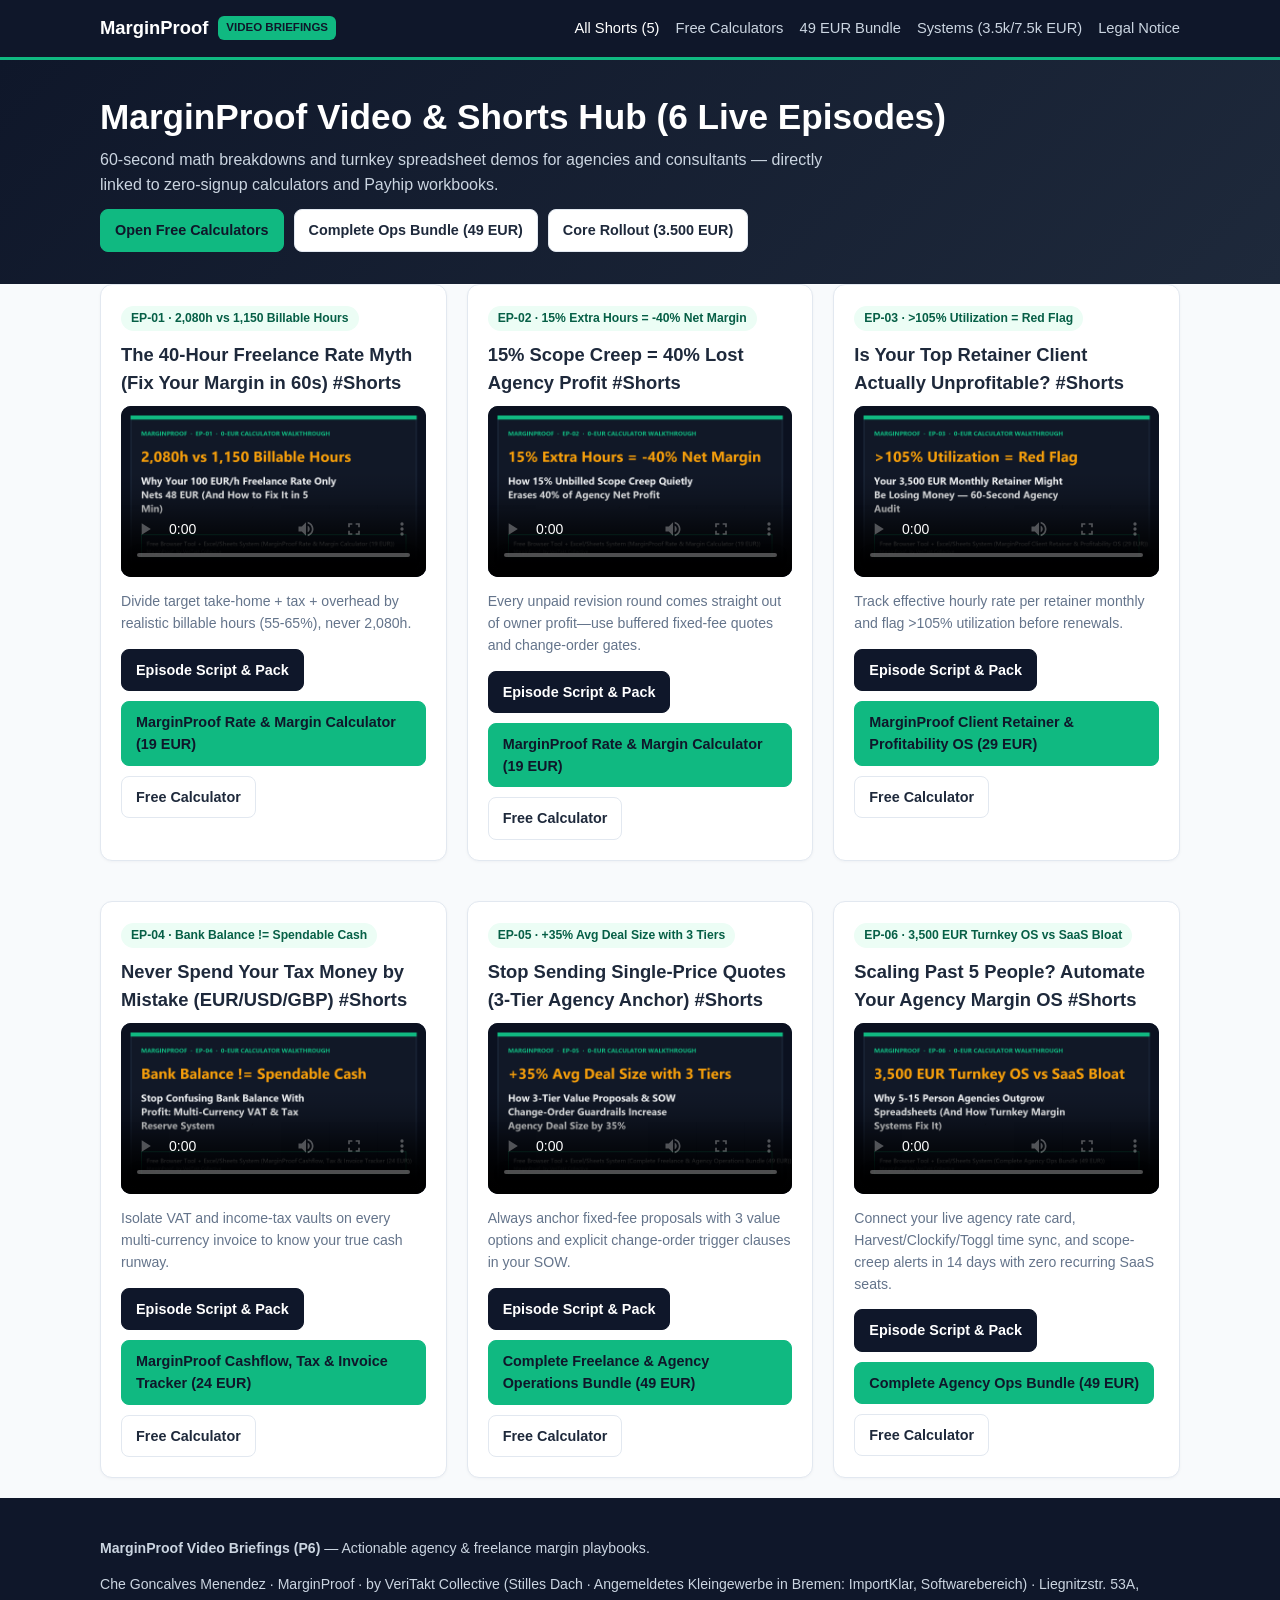
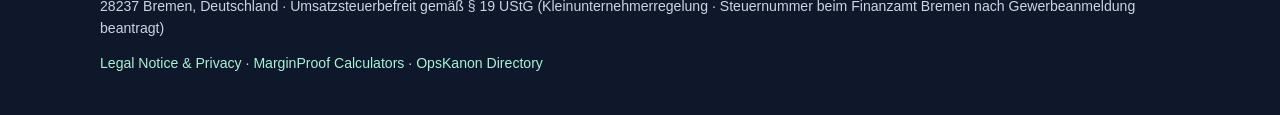
==== index.html @ c29bc311 "Deploy MarginProof Video Hub (2026-11-24 05:47:35)" ====
<!DOCTYPE html>
<html lang="en">
<head>
  <meta charset="utf-8" />
  <meta name="viewport" content="width=device-width, initial-scale=1" />
  <title>MarginProof Video &amp; Shorts Hub — Agency Finance &amp; Retainer Math</title>
  <meta name="description" content="Watch all 6 MarginProof B2B pricing &amp; retainer math Shorts and open the matching calculators and Excel/Sheets workbooks." />
  <link rel="canonical" href="https://cheresonanz-design.github.io/marginproof-videos/" />
  <link rel="stylesheet" href="assets/styles.css" />
  <script type="application/ld+json">{"@context": "https://schema.org", "@type": "CollectionPage", "name": "MarginProof Video & Shorts Hub", "url": "https://cheresonanz-design.github.io/marginproof-videos/"}</script>
</head>
<body>
  <header class="topbar">
    <div class="container topbar-inner">
      <a class="brand-mark" href="index.html">
        <span>MarginProof</span>
        <span class="brand-badge">VIDEO BRIEFINGS</span>
      </a>
      <nav class="nav-links" aria-label="Primary navigation">
        <a href="index.html" class="active">All Shorts (5)</a>
        <a href="https://cheresonanz-design.github.io/marginproof-portal/" target="_blank" rel="noopener">Free Calculators</a>
        <a href="https://payhip.com/b/RHu6N" target="_blank" rel="noopener">49 EUR Bundle</a>
        <a href="https://cheresonanz-design.github.io/marginproof-portal/systems/" target="_blank" rel="noopener">Systems (3.5k/7.5k EUR)</a>
        <a href="legal/" class="">Legal Notice</a>
      </nav>
    </div>
  </header>
  
  <section class="hero">
    <div class="container">
      <h1>MarginProof Video &amp; Shorts Hub (6 Live Episodes)</h1>
      <p>60-second math breakdowns and turnkey spreadsheet demos for agencies and consultants — directly linked to zero-signup calculators and Payhip workbooks.</p>
      <div class="btn-row">
        <a href="https://cheresonanz-design.github.io/marginproof-portal/" class="btn btn-primary" target="_blank" rel="noopener">Open Free Calculators</a>
        <a href="https://payhip.com/b/RHu6N" class="btn" target="_blank" rel="noopener">Complete Ops Bundle (49 EUR)</a>
        <a href="https://buy.stripe.com/fZu6oAfQReQu7Hy0IN24003" class="btn" target="_blank" rel="noopener">Core Rollout (3.500 EUR)</a>
      </div>
    </div>
  </section>
  <main class="container">
    <div class="grid">
      
      <div class="card">
        <span class="pill">EP-01 · 2,080h vs 1,150 Billable Hours</span>
        <h2 style="margin:10px 0 8px;font-size:1.15rem;">The 40-Hour Freelance Rate Myth (Fix Your Margin in 60s) #Shorts</h2>
        <div class="video-frame">
          <video controls playsinline preload="metadata" poster="media/ep01-hourly-rate-margin-trap/thumb_16x9.png">
            <source src="media/ep01-hourly-rate-margin-trap/short_9x16.mp4" type="video/mp4" />
            <track kind="captions" srclang="en" label="English" src="media/ep01-hourly-rate-margin-trap/captions_short.vtt" default />
          </video>
        </div>
        <p class="muted">Divide target take-home + tax + overhead by realistic billable hours (55-65%), never 2,080h.</p>
        <div class="btn-row">
          <a href="episodes/ep01-hourly-rate-margin-trap/" class="btn btn-dark">Episode Script &amp; Pack</a>
          <a href="https://payhip.com/b/9q6Cf" class="btn btn-primary" target="_blank" rel="noopener">MarginProof Rate &amp; Margin Calculator (19 EUR)</a>
          <a href="https://cheresonanz-design.github.io/marginproof-portal/calculators/hourly-rate/" class="btn" target="_blank" rel="noopener">Free Calculator</a>
        </div>
      </div>
      <div class="card">
        <span class="pill">EP-02 · 15% Extra Hours = -40% Net Margin</span>
        <h2 style="margin:10px 0 8px;font-size:1.15rem;">15% Scope Creep = 40% Lost Agency Profit #Shorts</h2>
        <div class="video-frame">
          <video controls playsinline preload="metadata" poster="media/ep02-scope-creep-margin-leak/thumb_16x9.png">
            <source src="media/ep02-scope-creep-margin-leak/short_9x16.mp4" type="video/mp4" />
            <track kind="captions" srclang="en" label="English" src="media/ep02-scope-creep-margin-leak/captions_short.vtt" default />
          </video>
        </div>
        <p class="muted">Every unpaid revision round comes straight out of owner profit—use buffered fixed-fee quotes and change-order gates.</p>
        <div class="btn-row">
          <a href="episodes/ep02-scope-creep-margin-leak/" class="btn btn-dark">Episode Script &amp; Pack</a>
          <a href="https://payhip.com/b/9q6Cf" class="btn btn-primary" target="_blank" rel="noopener">MarginProof Rate &amp; Margin Calculator (19 EUR)</a>
          <a href="https://cheresonanz-design.github.io/marginproof-portal/calculators/margin-leak/" class="btn" target="_blank" rel="noopener">Free Calculator</a>
        </div>
      </div>
      <div class="card">
        <span class="pill">EP-03 · &gt;105% Utilization = Red Flag</span>
        <h2 style="margin:10px 0 8px;font-size:1.15rem;">Is Your Top Retainer Client Actually Unprofitable? #Shorts</h2>
        <div class="video-frame">
          <video controls playsinline preload="metadata" poster="media/ep03-retainer-over-servicing/thumb_16x9.png">
            <source src="media/ep03-retainer-over-servicing/short_9x16.mp4" type="video/mp4" />
            <track kind="captions" srclang="en" label="English" src="media/ep03-retainer-over-servicing/captions_short.vtt" default />
          </video>
        </div>
        <p class="muted">Track effective hourly rate per retainer monthly and flag &gt;105% utilization before renewals.</p>
        <div class="btn-row">
          <a href="episodes/ep03-retainer-over-servicing/" class="btn btn-dark">Episode Script &amp; Pack</a>
          <a href="https://payhip.com/b/VYGyK" class="btn btn-primary" target="_blank" rel="noopener">MarginProof Client Retainer &amp; Profitability OS (29 EUR)</a>
          <a href="https://cheresonanz-design.github.io/marginproof-portal/calculators/retainer-profitability/" class="btn" target="_blank" rel="noopener">Free Calculator</a>
        </div>
      </div>
      <div class="card">
        <span class="pill">EP-04 · Bank Balance != Spendable Cash</span>
        <h2 style="margin:10px 0 8px;font-size:1.15rem;">Never Spend Your Tax Money by Mistake (EUR/USD/GBP) #Shorts</h2>
        <div class="video-frame">
          <video controls playsinline preload="metadata" poster="media/ep04-multi-currency-tax-vault/thumb_16x9.png">
            <source src="media/ep04-multi-currency-tax-vault/short_9x16.mp4" type="video/mp4" />
            <track kind="captions" srclang="en" label="English" src="media/ep04-multi-currency-tax-vault/captions_short.vtt" default />
          </video>
        </div>
        <p class="muted">Isolate VAT and income-tax vaults on every multi-currency invoice to know your true cash runway.</p>
        <div class="btn-row">
          <a href="episodes/ep04-multi-currency-tax-vault/" class="btn btn-dark">Episode Script &amp; Pack</a>
          <a href="https://payhip.com/b/vRnN1" class="btn btn-primary" target="_blank" rel="noopener">MarginProof Cashflow, Tax &amp; Invoice Tracker (24 EUR)</a>
          <a href="https://cheresonanz-design.github.io/marginproof-portal/calculators/tax-runway/" class="btn" target="_blank" rel="noopener">Free Calculator</a>
        </div>
      </div>
      <div class="card">
        <span class="pill">EP-05 · +35% Avg Deal Size with 3 Tiers</span>
        <h2 style="margin:10px 0 8px;font-size:1.15rem;">Stop Sending Single-Price Quotes (3-Tier Agency Anchor) #Shorts</h2>
        <div class="video-frame">
          <video controls playsinline preload="metadata" poster="media/ep05-3-tier-proposal-sow-guardrails/thumb_16x9.png">
            <source src="media/ep05-3-tier-proposal-sow-guardrails/short_9x16.mp4" type="video/mp4" />
            <track kind="captions" srclang="en" label="English" src="media/ep05-3-tier-proposal-sow-guardrails/captions_short.vtt" default />
          </video>
        </div>
        <p class="muted">Always anchor fixed-fee proposals with 3 value options and explicit change-order trigger clauses in your SOW.</p>
        <div class="btn-row">
          <a href="episodes/ep05-3-tier-proposal-sow-guardrails/" class="btn btn-dark">Episode Script &amp; Pack</a>
          <a href="https://payhip.com/b/RHu6N" class="btn btn-primary" target="_blank" rel="noopener">Complete Freelance &amp; Agency Operations Bundle (49 EUR)</a>
          <a href="https://cheresonanz-design.github.io/marginproof-portal/calculators/margin-leak/" class="btn" target="_blank" rel="noopener">Free Calculator</a>
        </div>
      </div>
      <div class="card">
        <span class="pill">EP-06 · 3,500 EUR Turnkey OS vs SaaS Bloat</span>
        <h2 style="margin:10px 0 8px;font-size:1.15rem;">Scaling Past 5 People? Automate Your Agency Margin OS #Shorts</h2>
        <div class="video-frame">
          <video controls playsinline preload="metadata" poster="media/ep06-turnkey-agency-systems-rollout/thumb_16x9.png">
            <source src="media/ep06-turnkey-agency-systems-rollout/short_9x16.mp4" type="video/mp4" />
            <track kind="captions" srclang="en" label="English" src="media/ep06-turnkey-agency-systems-rollout/captions_short.vtt" default />
          </video>
        </div>
        <p class="muted">Connect your live agency rate card, Harvest/Clockify/Toggl time sync, and scope-creep alerts in 14 days with zero recurring SaaS seats.</p>
        <div class="btn-row">
          <a href="episodes/ep06-turnkey-agency-systems-rollout/" class="btn btn-dark">Episode Script &amp; Pack</a>
          <a href="https://payhip.com/b/RHu6N" class="btn btn-primary" target="_blank" rel="noopener">Complete Agency Ops Bundle (49 EUR)</a>
          <a href="https://cheresonanz-design.github.io/marginproof-portal/systems/" class="btn" target="_blank" rel="noopener">Free Calculator</a>
        </div>
      </div>
    </div>
  </main>
  <footer class="footer">
    <div class="container">
      <p><strong>MarginProof Video Briefings (P6)</strong> — Actionable agency &amp; freelance margin playbooks.</p>
      <p>Che Goncalves Menendez · MarginProof · by VeriTakt Collective (Stilles Dach · Angemeldetes Kleingewerbe in Bremen: ImportKlar, Softwarebereich) · Liegnitzstr. 53A, 28237 Bremen, Deutschland · Umsatzsteuerbefreit gemäß § 19 UStG (Kleinunternehmerregelung · Steuernummer beim Finanzamt Bremen nach Gewerbeanmeldung beantragt)</p>
      <p>
        <a href="legal/">Legal Notice &amp; Privacy</a> ·
        <a href="https://cheresonanz-design.github.io/marginproof-portal/" target="_blank" rel="noopener">MarginProof Calculators</a> ·
        <a href="https://cheresonanz-design.github.io/opskanon-directory/" target="_blank" rel="noopener">OpsKanon Directory</a>
      </p>
    </div>
  </footer>
</body>
</html>
---- assets/styles.css ----
:root {
  --bg: #f8fafc;
  --surface: #ffffff;
  --slate-900: #0f172a;
  --slate-800: #1e293b;
  --slate-500: #64748b;
  --border: #e2e8f0;
  --emerald: #10b981;
  --emerald-dark: #059669;
  --radius: 12px;
}
* { box-sizing: border-box; }
body {
  margin: 0;
  font-family: -apple-system, BlinkMacSystemFont, "Segoe UI", Roboto, Inter, Arial, sans-serif;
  background: var(--bg);
  color: var(--slate-800);
  line-height: 1.55;
}
a { color: var(--emerald-dark); text-decoration: none; }
a:hover { text-decoration: underline; }
.container { max-width: 1120px; margin: 0 auto; padding: 0 20px; }
.topbar {
  background: var(--slate-900);
  color: #fff;
  border-bottom: 3px solid var(--emerald);
  padding: 14px 0;
}
.topbar-inner {
  display: flex;
  flex-wrap: wrap;
  justify-content: space-between;
  align-items: center;
  gap: 12px;
}
.brand-mark { color: #fff; font-weight: 800; font-size: 1.15rem; display: flex; align-items: center; gap: 10px; }
.brand-badge { background: var(--emerald); color: var(--slate-900); font-size: 0.72rem; padding: 3px 8px; border-radius: 6px; }
.nav-links { display: flex; flex-wrap: wrap; gap: 16px; align-items: center; font-size: 0.92rem; }
.nav-links a { color: #cbd5e1; font-weight: 500; }
.nav-links a:hover, .nav-links a.active { color: #fff; text-decoration: none; }
.hero {
  background: linear-gradient(135deg, #0f172a 0%, #1e293b 100%);
  color: #fff;
  padding: 36px 0 32px;
}
.hero h1 { margin: 0 0 10px; font-size: clamp(1.6rem, 3vw, 2.2rem); line-height: 1.2; }
.hero p { margin: 0; color: #cbd5e1; max-width: 740px; }
main { padding: 28px 0 48px; }
.grid {
  display: grid;
  grid-template-columns: repeat(auto-fit, minmax(300px, 1fr));
  gap: 20px;
}
.card {
  background: var(--surface);
  border: 1px solid var(--border);
  border-radius: var(--radius);
  padding: 20px;
  margin-bottom: 20px;
  box-shadow: 0 1px 3px rgba(15,23,42,0.04);
}
.video-frame {
  background: #0f172a;
  border-radius: 10px;
  overflow: hidden;
  display: flex;
  justify-content: center;
  margin-bottom: 14px;
}
video { max-width: 100%; max-height: 480px; display: block; }
.btn-row { display: flex; flex-wrap: wrap; gap: 10px; margin-top: 12px; }
.btn {
  display: inline-flex;
  align-items: center;
  justify-content: center;
  border: 1px solid var(--border);
  background: #fff;
  color: var(--slate-800);
  padding: 9px 14px;
  border-radius: 8px;
  font-size: 0.9rem;
  font-weight: 600;
}
.btn:hover { background: #f1f5f9; text-decoration: none; }
.btn-primary { background: var(--emerald); border-color: var(--emerald); color: var(--slate-900); }
.btn-primary:hover { background: var(--emerald-dark); border-color: var(--emerald-dark); color: #fff; }
.btn-dark { background: var(--slate-900); border-color: var(--slate-900); color: #fff; }
.pill {
  display: inline-block;
  background: #ecfdf5;
  color: #065f46;
  padding: 3px 10px;
  border-radius: 999px;
  font-size: 0.76rem;
  font-weight: 700;
}
pre {
  background: #f1f5f9;
  padding: 14px;
  border-radius: 8px;
  overflow-x: auto;
  font-size: 0.84rem;
  white-space: pre-wrap;
}
.footer {
  background: var(--slate-900);
  color: #cbd5e1;
  padding: 26px 0;
  font-size: 0.88rem;
}
.footer a { color: #a7f3d0; }
.muted { color: var(--slate-500); font-size: 0.88rem; }
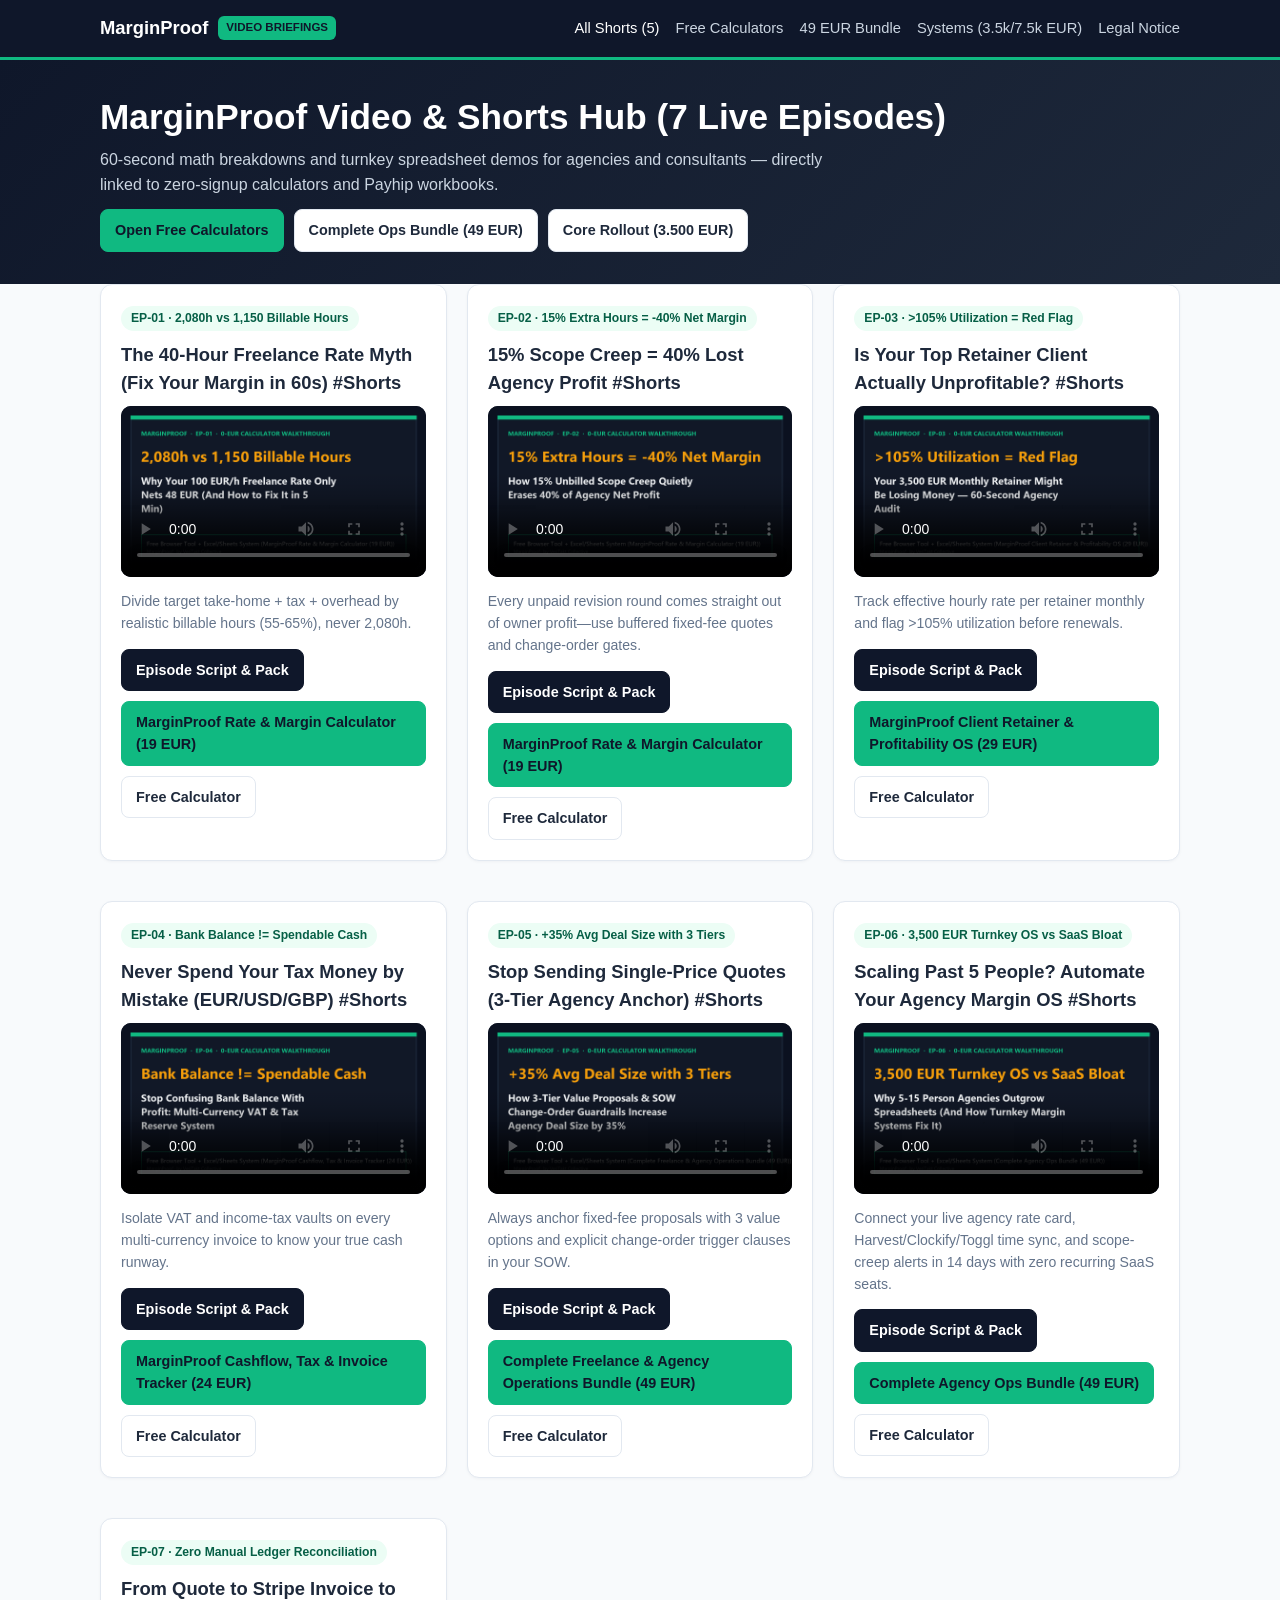
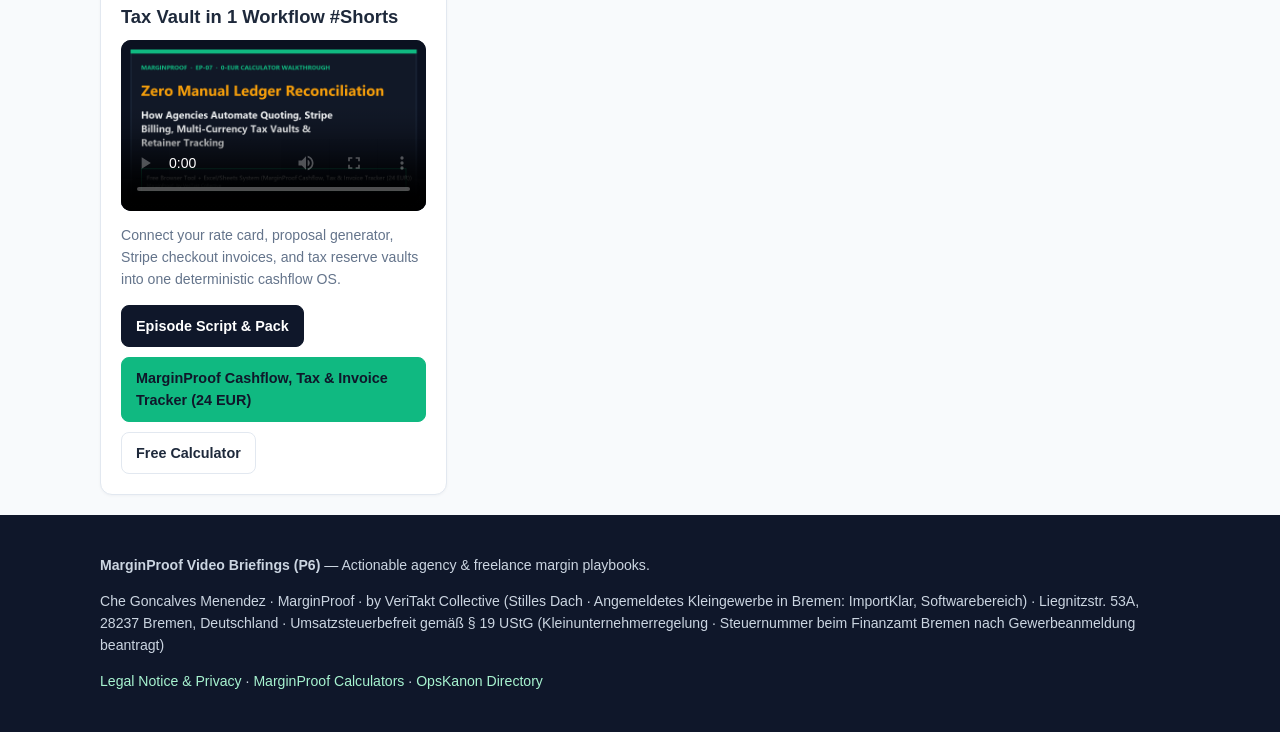
==== commit 30b39db2: "Deploy MarginProof Video Hub (2026-11-24 11:47:52)" ====
--- a/index.html
+++ b/index.html
@@ -4,7 +4,7 @@
   <meta charset="utf-8" />
   <meta name="viewport" content="width=device-width, initial-scale=1" />
   <title>MarginProof Video &amp; Shorts Hub — Agency Finance &amp; Retainer Math</title>
-  <meta name="description" content="Watch all 6 MarginProof B2B pricing &amp; retainer math Shorts and open the matching calculators and Excel/Sheets workbooks." />
+  <meta name="description" content="Watch all 7 MarginProof B2B pricing &amp; retainer math Shorts and open the matching calculators and Excel/Sheets workbooks." />
   <link rel="canonical" href="https://cheresonanz-design.github.io/marginproof-videos/" />
   <link rel="stylesheet" href="assets/styles.css" />
   <script type="application/ld+json">{"@context": "https://schema.org", "@type": "CollectionPage", "name": "MarginProof Video & Shorts Hub", "url": "https://cheresonanz-design.github.io/marginproof-videos/"}</script>
@@ -28,7 +28,7 @@
   
   <section class="hero">
     <div class="container">
-      <h1>MarginProof Video &amp; Shorts Hub (6 Live Episodes)</h1>
+      <h1>MarginProof Video &amp; Shorts Hub (7 Live Episodes)</h1>
       <p>60-second math breakdowns and turnkey spreadsheet demos for agencies and consultants — directly linked to zero-signup calculators and Payhip workbooks.</p>
       <div class="btn-row">
         <a href="https://cheresonanz-design.github.io/marginproof-portal/" class="btn btn-primary" target="_blank" rel="noopener">Open Free Calculators</a>
@@ -136,6 +136,22 @@
           <a href="https://cheresonanz-design.github.io/marginproof-portal/systems/" class="btn" target="_blank" rel="noopener">Free Calculator</a>
         </div>
       </div>
+      <div class="card">
+        <span class="pill">EP-07 · Zero Manual Ledger Reconciliation</span>
+        <h2 style="margin:10px 0 8px;font-size:1.15rem;">From Quote to Stripe Invoice to Tax Vault in 1 Workflow #Shorts</h2>
+        <div class="video-frame">
+          <video controls playsinline preload="metadata" poster="media/ep07-stripe-cashflow-full-agency-os/thumb_16x9.png">
+            <source src="media/ep07-stripe-cashflow-full-agency-os/short_9x16.mp4" type="video/mp4" />
+            <track kind="captions" srclang="en" label="English" src="media/ep07-stripe-cashflow-full-agency-os/captions_short.vtt" default />
+          </video>
+        </div>
+        <p class="muted">Connect your rate card, proposal generator, Stripe checkout invoices, and tax reserve vaults into one deterministic cashflow OS.</p>
+        <div class="btn-row">
+          <a href="episodes/ep07-stripe-cashflow-full-agency-os/" class="btn btn-dark">Episode Script &amp; Pack</a>
+          <a href="https://payhip.com/b/vRnN1" class="btn btn-primary" target="_blank" rel="noopener">MarginProof Cashflow, Tax &amp; Invoice Tracker (24 EUR)</a>
+          <a href="https://cheresonanz-design.github.io/marginproof-portal/systems/" class="btn" target="_blank" rel="noopener">Free Calculator</a>
+        </div>
+      </div>
     </div>
   </main>
   <footer class="footer">
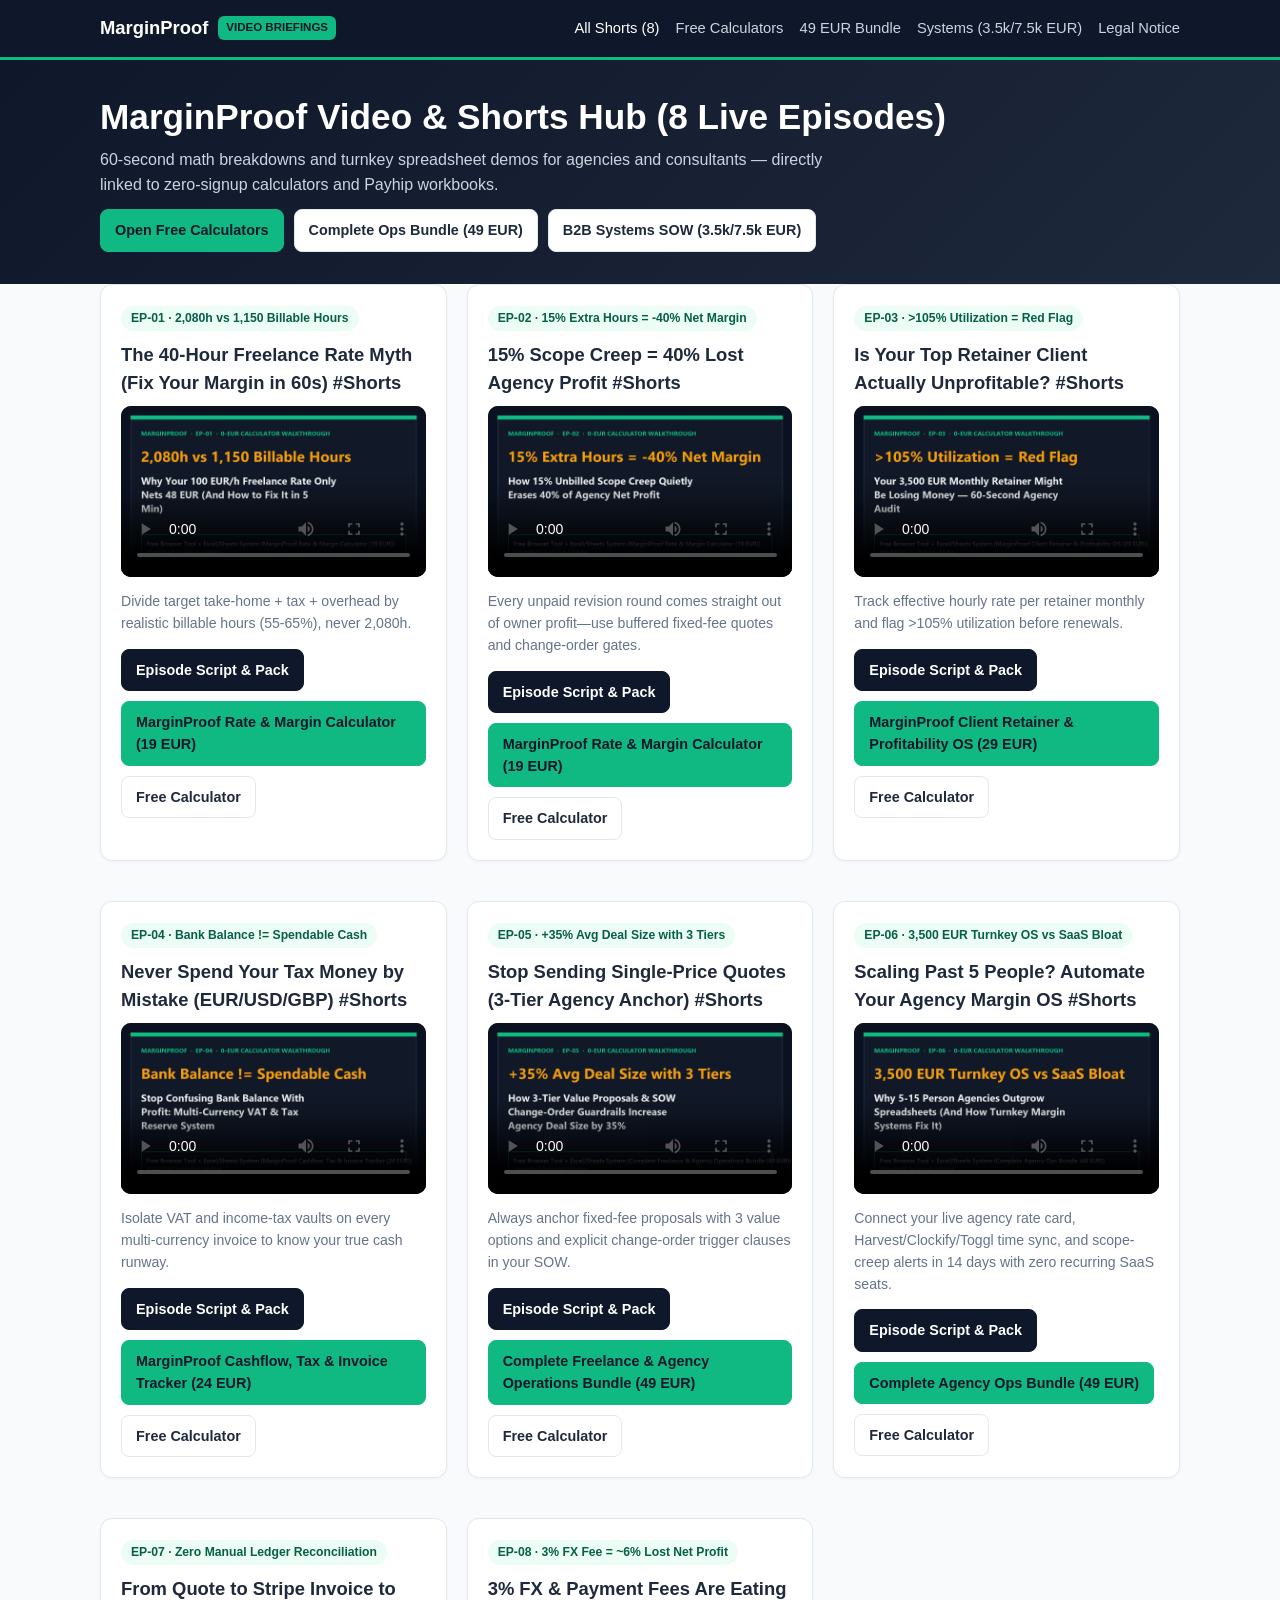
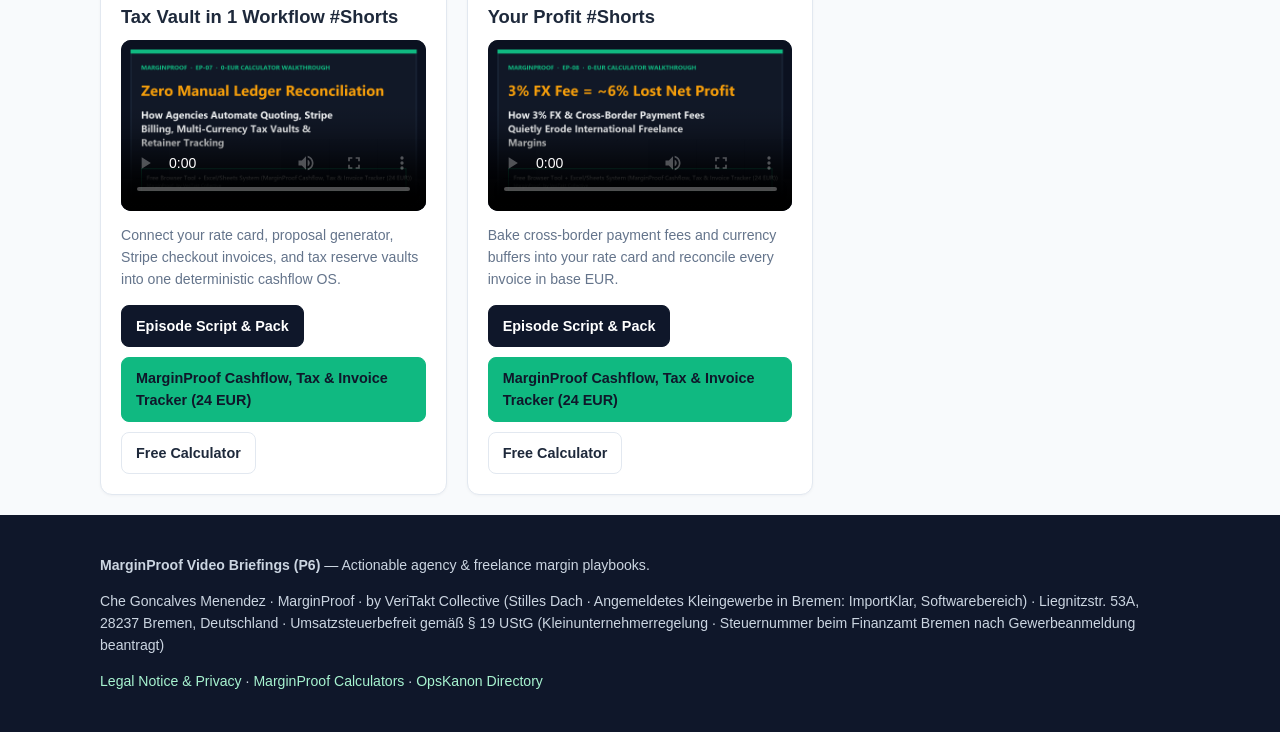
==== commit a7aabc2a: "Deploy MarginProof Video Hub (2026-11-24 17:46:08)" ====
--- a/index.html
+++ b/index.html
@@ -4,7 +4,7 @@
   <meta charset="utf-8" />
   <meta name="viewport" content="width=device-width, initial-scale=1" />
   <title>MarginProof Video &amp; Shorts Hub — Agency Finance &amp; Retainer Math</title>
-  <meta name="description" content="Watch all 7 MarginProof B2B pricing &amp; retainer math Shorts and open the matching calculators and Excel/Sheets workbooks." />
+  <meta name="description" content="Watch all 8 MarginProof B2B pricing &amp; retainer math Shorts and open the matching calculators and Excel/Sheets workbooks." />
   <link rel="canonical" href="https://cheresonanz-design.github.io/marginproof-videos/" />
   <link rel="stylesheet" href="assets/styles.css" />
   <script type="application/ld+json">{"@context": "https://schema.org", "@type": "CollectionPage", "name": "MarginProof Video & Shorts Hub", "url": "https://cheresonanz-design.github.io/marginproof-videos/"}</script>
@@ -17,7 +17,7 @@
         <span class="brand-badge">VIDEO BRIEFINGS</span>
       </a>
       <nav class="nav-links" aria-label="Primary navigation">
-        <a href="index.html" class="active">All Shorts (5)</a>
+        <a href="index.html" class="active">All Shorts (8)</a>
         <a href="https://cheresonanz-design.github.io/marginproof-portal/" target="_blank" rel="noopener">Free Calculators</a>
         <a href="https://payhip.com/b/RHu6N" target="_blank" rel="noopener">49 EUR Bundle</a>
         <a href="https://cheresonanz-design.github.io/marginproof-portal/systems/" target="_blank" rel="noopener">Systems (3.5k/7.5k EUR)</a>
@@ -28,12 +28,12 @@
   
   <section class="hero">
     <div class="container">
-      <h1>MarginProof Video &amp; Shorts Hub (7 Live Episodes)</h1>
+      <h1>MarginProof Video &amp; Shorts Hub (8 Live Episodes)</h1>
       <p>60-second math breakdowns and turnkey spreadsheet demos for agencies and consultants — directly linked to zero-signup calculators and Payhip workbooks.</p>
       <div class="btn-row">
         <a href="https://cheresonanz-design.github.io/marginproof-portal/" class="btn btn-primary" target="_blank" rel="noopener">Open Free Calculators</a>
         <a href="https://payhip.com/b/RHu6N" class="btn" target="_blank" rel="noopener">Complete Ops Bundle (49 EUR)</a>
-        <a href="https://buy.stripe.com/fZu6oAfQReQu7Hy0IN24003" class="btn" target="_blank" rel="noopener">Core Rollout (3.500 EUR)</a>
+        <a href="https://cheresonanz-design.github.io/marginproof-portal/systems/" class="btn" target="_blank" rel="noopener">B2B Systems SOW (3.5k/7.5k EUR)</a>
       </div>
     </div>
   </section>
@@ -152,6 +152,22 @@
           <a href="https://cheresonanz-design.github.io/marginproof-portal/systems/" class="btn" target="_blank" rel="noopener">Free Calculator</a>
         </div>
       </div>
+      <div class="card">
+        <span class="pill">EP-08 · 3% FX Fee = ~6% Lost Net Profit</span>
+        <h2 style="margin:10px 0 8px;font-size:1.15rem;">3% FX &amp; Payment Fees Are Eating Your Profit #Shorts</h2>
+        <div class="video-frame">
+          <video controls playsinline preload="metadata" poster="media/ep08-fx-payment-fee-margin-erosion/thumb_16x9.png">
+            <source src="media/ep08-fx-payment-fee-margin-erosion/short_9x16.mp4" type="video/mp4" />
+            <track kind="captions" srclang="en" label="English" src="media/ep08-fx-payment-fee-margin-erosion/captions_short.vtt" default />
+          </video>
+        </div>
+        <p class="muted">Bake cross-border payment fees and currency buffers into your rate card and reconcile every invoice in base EUR.</p>
+        <div class="btn-row">
+          <a href="episodes/ep08-fx-payment-fee-margin-erosion/" class="btn btn-dark">Episode Script &amp; Pack</a>
+          <a href="https://payhip.com/b/vRnN1" class="btn btn-primary" target="_blank" rel="noopener">MarginProof Cashflow, Tax &amp; Invoice Tracker (24 EUR)</a>
+          <a href="https://cheresonanz-design.github.io/marginproof-portal/calculators/tax-runway/" class="btn" target="_blank" rel="noopener">Free Calculator</a>
+        </div>
+      </div>
     </div>
   </main>
   <footer class="footer">
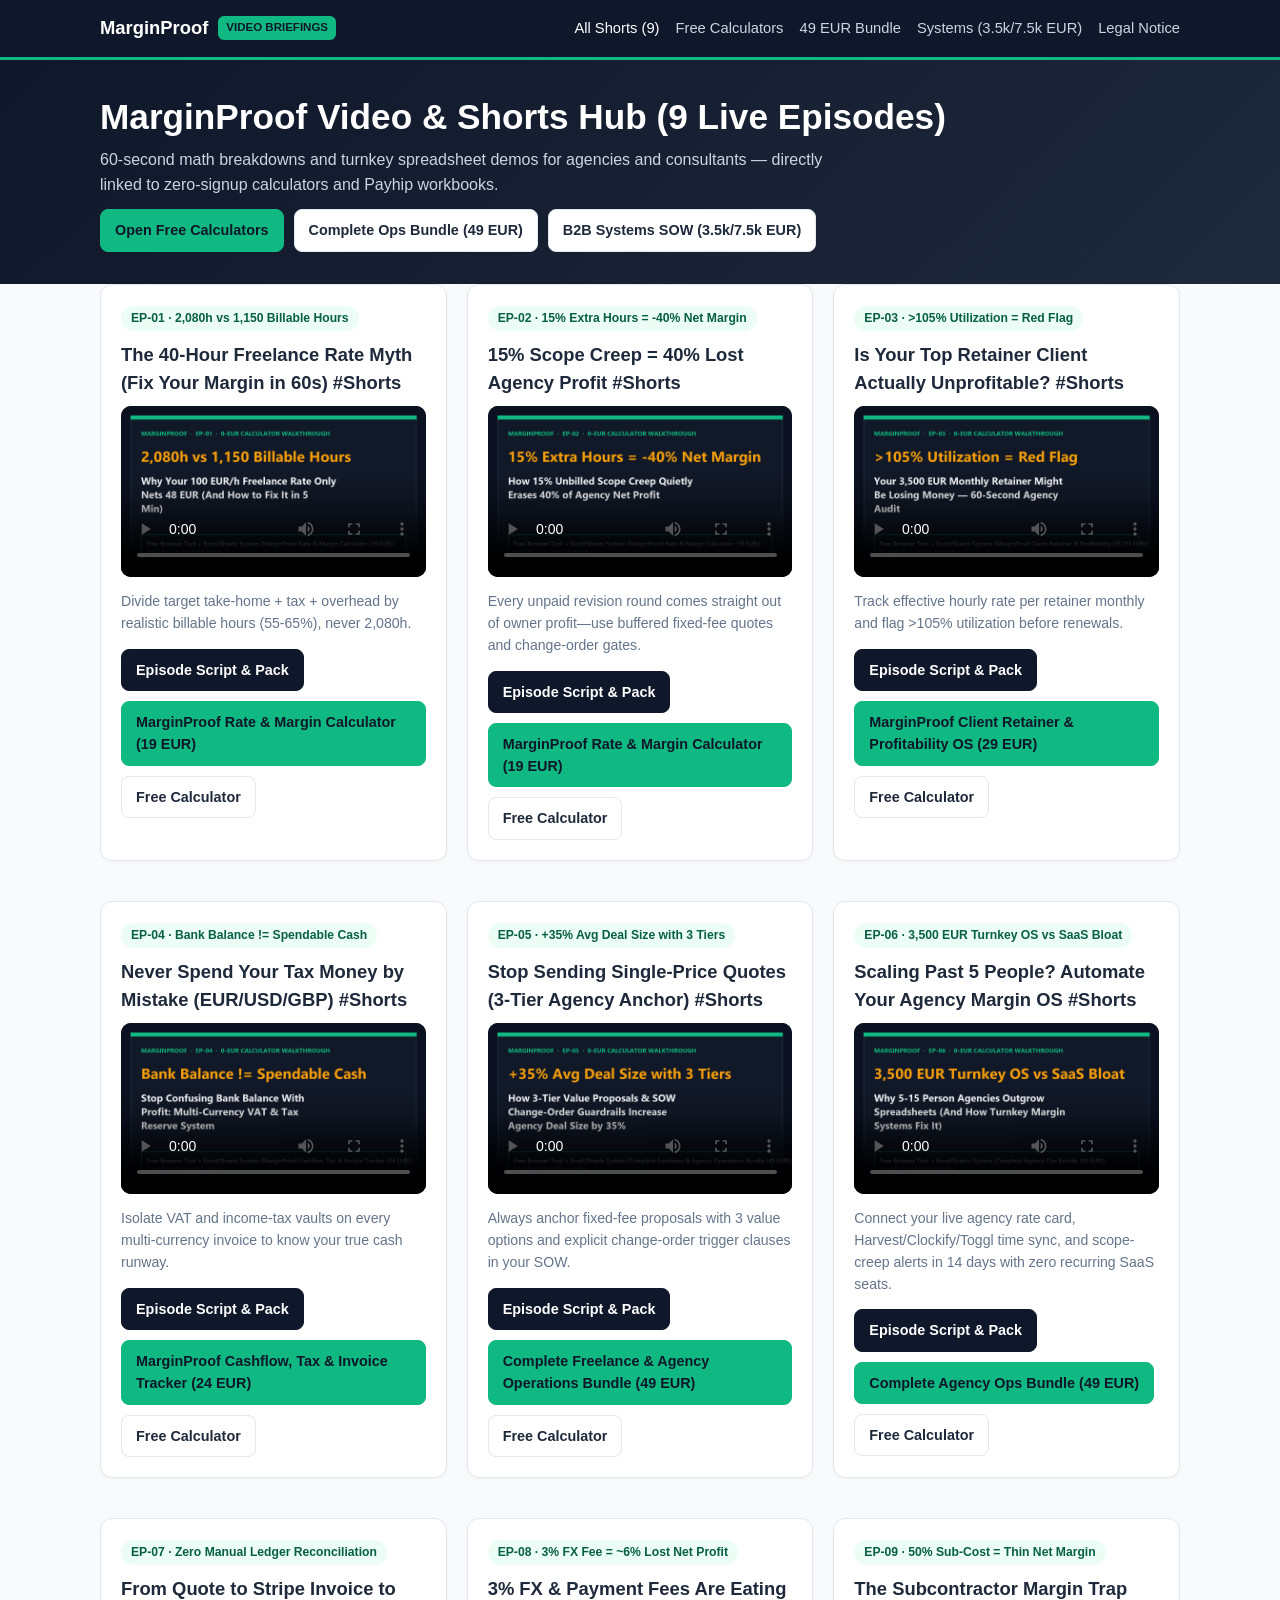
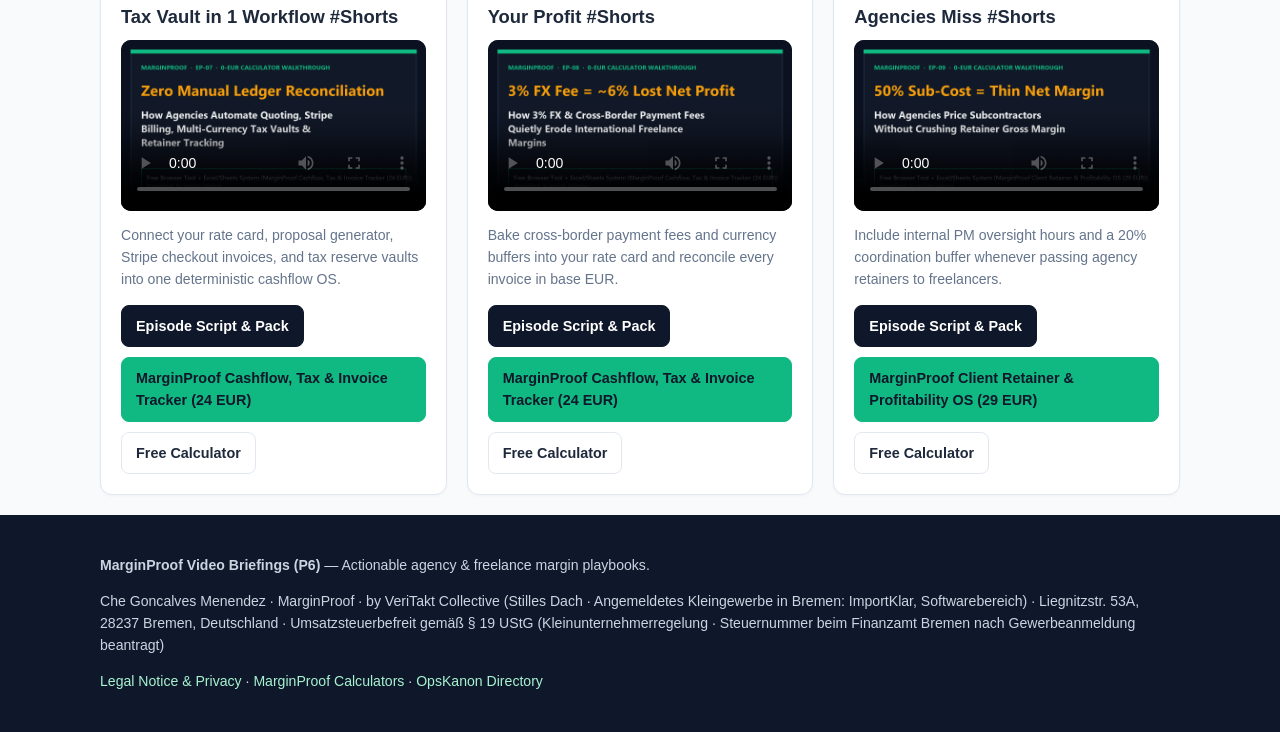
==== commit 76f9f4a6: "Deploy MarginProof Video Hub (2026-11-24 23:45:01)" ====
--- a/index.html
+++ b/index.html
@@ -4,7 +4,7 @@
   <meta charset="utf-8" />
   <meta name="viewport" content="width=device-width, initial-scale=1" />
   <title>MarginProof Video &amp; Shorts Hub — Agency Finance &amp; Retainer Math</title>
-  <meta name="description" content="Watch all 8 MarginProof B2B pricing &amp; retainer math Shorts and open the matching calculators and Excel/Sheets workbooks." />
+  <meta name="description" content="Watch all 9 MarginProof B2B pricing &amp; retainer math Shorts and open the matching calculators and Excel/Sheets workbooks." />
   <link rel="canonical" href="https://cheresonanz-design.github.io/marginproof-videos/" />
   <link rel="stylesheet" href="assets/styles.css" />
   <script type="application/ld+json">{"@context": "https://schema.org", "@type": "CollectionPage", "name": "MarginProof Video & Shorts Hub", "url": "https://cheresonanz-design.github.io/marginproof-videos/"}</script>
@@ -17,7 +17,7 @@
         <span class="brand-badge">VIDEO BRIEFINGS</span>
       </a>
       <nav class="nav-links" aria-label="Primary navigation">
-        <a href="index.html" class="active">All Shorts (8)</a>
+        <a href="index.html" class="active">All Shorts (9)</a>
         <a href="https://cheresonanz-design.github.io/marginproof-portal/" target="_blank" rel="noopener">Free Calculators</a>
         <a href="https://payhip.com/b/RHu6N" target="_blank" rel="noopener">49 EUR Bundle</a>
         <a href="https://cheresonanz-design.github.io/marginproof-portal/systems/" target="_blank" rel="noopener">Systems (3.5k/7.5k EUR)</a>
@@ -28,7 +28,7 @@
   
   <section class="hero">
     <div class="container">
-      <h1>MarginProof Video &amp; Shorts Hub (8 Live Episodes)</h1>
+      <h1>MarginProof Video &amp; Shorts Hub (9 Live Episodes)</h1>
       <p>60-second math breakdowns and turnkey spreadsheet demos for agencies and consultants — directly linked to zero-signup calculators and Payhip workbooks.</p>
       <div class="btn-row">
         <a href="https://cheresonanz-design.github.io/marginproof-portal/" class="btn btn-primary" target="_blank" rel="noopener">Open Free Calculators</a>
@@ -166,6 +166,22 @@
           <a href="episodes/ep08-fx-payment-fee-margin-erosion/" class="btn btn-dark">Episode Script &amp; Pack</a>
           <a href="https://payhip.com/b/vRnN1" class="btn btn-primary" target="_blank" rel="noopener">MarginProof Cashflow, Tax &amp; Invoice Tracker (24 EUR)</a>
           <a href="https://cheresonanz-design.github.io/marginproof-portal/calculators/tax-runway/" class="btn" target="_blank" rel="noopener">Free Calculator</a>
+        </div>
+      </div>
+      <div class="card">
+        <span class="pill">EP-09 · 50% Sub-Cost = Thin Net Margin</span>
+        <h2 style="margin:10px 0 8px;font-size:1.15rem;">The Subcontractor Margin Trap Agencies Miss #Shorts</h2>
+        <div class="video-frame">
+          <video controls playsinline preload="metadata" poster="media/ep09-subcontractor-margin-buffer/thumb_16x9.png">
+            <source src="media/ep09-subcontractor-margin-buffer/short_9x16.mp4" type="video/mp4" />
+            <track kind="captions" srclang="en" label="English" src="media/ep09-subcontractor-margin-buffer/captions_short.vtt" default />
+          </video>
+        </div>
+        <p class="muted">Include internal PM oversight hours and a 20% coordination buffer whenever passing agency retainers to freelancers.</p>
+        <div class="btn-row">
+          <a href="episodes/ep09-subcontractor-margin-buffer/" class="btn btn-dark">Episode Script &amp; Pack</a>
+          <a href="https://payhip.com/b/VYGyK" class="btn btn-primary" target="_blank" rel="noopener">MarginProof Client Retainer &amp; Profitability OS (29 EUR)</a>
+          <a href="https://cheresonanz-design.github.io/marginproof-portal/calculators/retainer-profitability/" class="btn" target="_blank" rel="noopener">Free Calculator</a>
         </div>
       </div>
     </div>
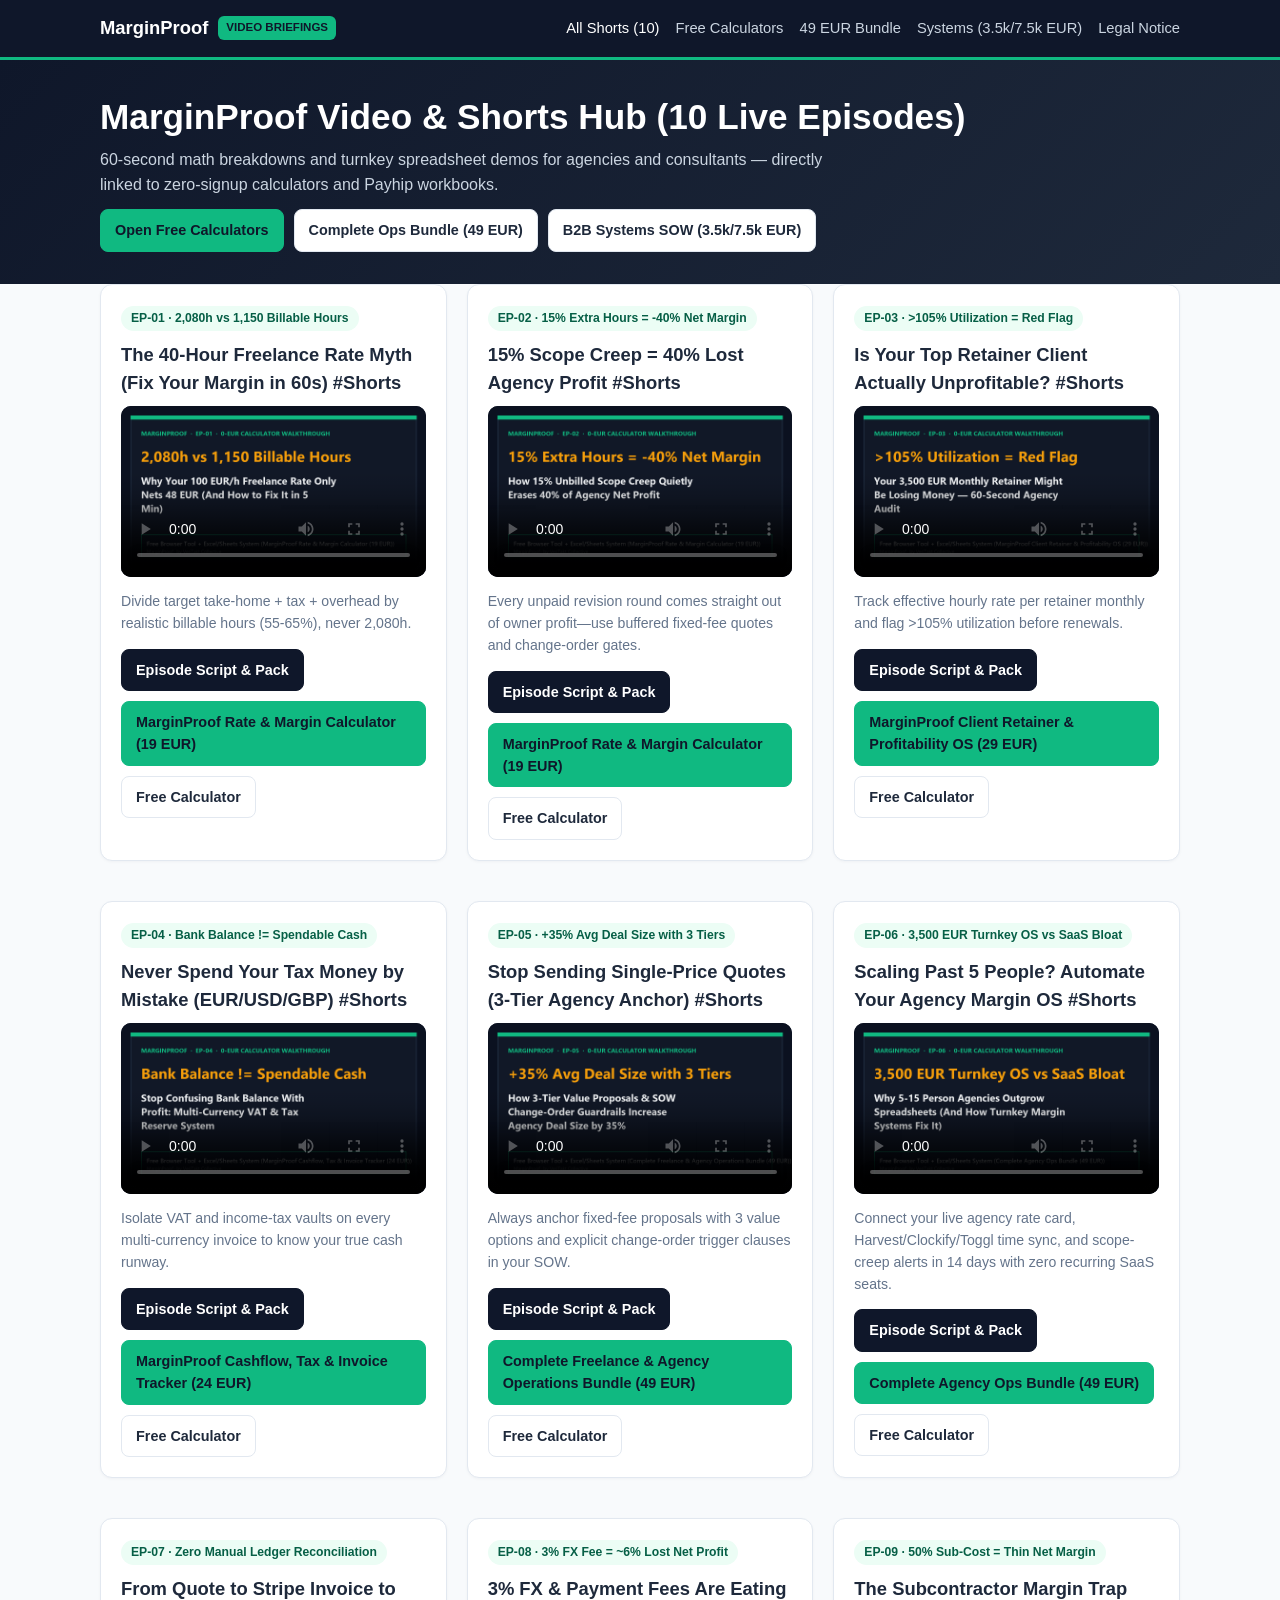
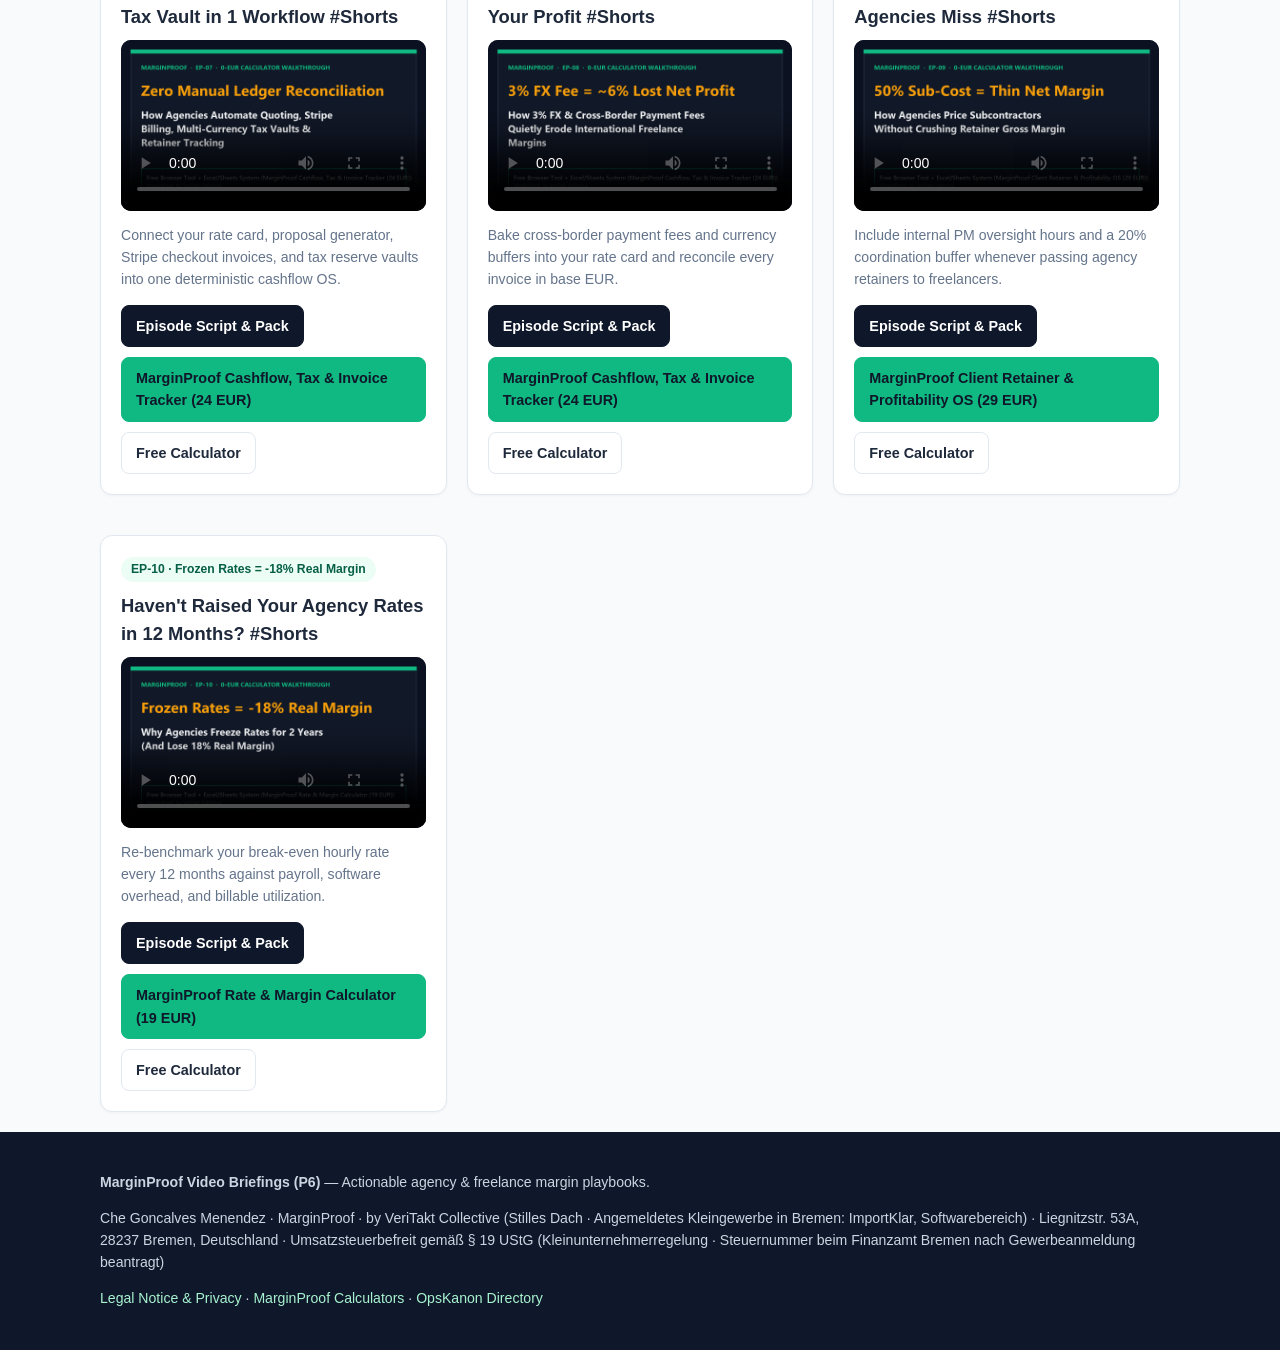
==== commit a332c2a6: "Deploy MarginProof Video Hub (2026-11-25 10:25:37)" ====
--- a/index.html
+++ b/index.html
@@ -4,7 +4,7 @@
   <meta charset="utf-8" />
   <meta name="viewport" content="width=device-width, initial-scale=1" />
   <title>MarginProof Video &amp; Shorts Hub — Agency Finance &amp; Retainer Math</title>
-  <meta name="description" content="Watch all 9 MarginProof B2B pricing &amp; retainer math Shorts and open the matching calculators and Excel/Sheets workbooks." />
+  <meta name="description" content="Watch all 10 MarginProof B2B pricing &amp; retainer math Shorts and open the matching calculators and Excel/Sheets workbooks." />
   <link rel="canonical" href="https://cheresonanz-design.github.io/marginproof-videos/" />
   <link rel="stylesheet" href="assets/styles.css" />
   <script type="application/ld+json">{"@context": "https://schema.org", "@type": "CollectionPage", "name": "MarginProof Video & Shorts Hub", "url": "https://cheresonanz-design.github.io/marginproof-videos/"}</script>
@@ -17,7 +17,7 @@
         <span class="brand-badge">VIDEO BRIEFINGS</span>
       </a>
       <nav class="nav-links" aria-label="Primary navigation">
-        <a href="index.html" class="active">All Shorts (9)</a>
+        <a href="index.html" class="active">All Shorts (10)</a>
         <a href="https://cheresonanz-design.github.io/marginproof-portal/" target="_blank" rel="noopener">Free Calculators</a>
         <a href="https://payhip.com/b/RHu6N" target="_blank" rel="noopener">49 EUR Bundle</a>
         <a href="https://cheresonanz-design.github.io/marginproof-portal/systems/" target="_blank" rel="noopener">Systems (3.5k/7.5k EUR)</a>
@@ -28,7 +28,7 @@
   
   <section class="hero">
     <div class="container">
-      <h1>MarginProof Video &amp; Shorts Hub (9 Live Episodes)</h1>
+      <h1>MarginProof Video &amp; Shorts Hub (10 Live Episodes)</h1>
       <p>60-second math breakdowns and turnkey spreadsheet demos for agencies and consultants — directly linked to zero-signup calculators and Payhip workbooks.</p>
       <div class="btn-row">
         <a href="https://cheresonanz-design.github.io/marginproof-portal/" class="btn btn-primary" target="_blank" rel="noopener">Open Free Calculators</a>
@@ -182,6 +182,22 @@
           <a href="episodes/ep09-subcontractor-margin-buffer/" class="btn btn-dark">Episode Script &amp; Pack</a>
           <a href="https://payhip.com/b/VYGyK" class="btn btn-primary" target="_blank" rel="noopener">MarginProof Client Retainer &amp; Profitability OS (29 EUR)</a>
           <a href="https://cheresonanz-design.github.io/marginproof-portal/calculators/retainer-profitability/" class="btn" target="_blank" rel="noopener">Free Calculator</a>
+        </div>
+      </div>
+      <div class="card">
+        <span class="pill">EP-10 · Frozen Rates = -18% Real Margin</span>
+        <h2 style="margin:10px 0 8px;font-size:1.15rem;">Haven&#x27;t Raised Your Agency Rates in 12 Months? #Shorts</h2>
+        <div class="video-frame">
+          <video controls playsinline preload="metadata" poster="media/ep10-annual-agency-rate-increase-playbook/thumb_16x9.png">
+            <source src="media/ep10-annual-agency-rate-increase-playbook/short_9x16.mp4" type="video/mp4" />
+            <track kind="captions" srclang="en" label="English" src="media/ep10-annual-agency-rate-increase-playbook/captions_short.vtt" default />
+          </video>
+        </div>
+        <p class="muted">Re-benchmark your break-even hourly rate every 12 months against payroll, software overhead, and billable utilization.</p>
+        <div class="btn-row">
+          <a href="episodes/ep10-annual-agency-rate-increase-playbook/" class="btn btn-dark">Episode Script &amp; Pack</a>
+          <a href="https://payhip.com/b/9q6Cf" class="btn btn-primary" target="_blank" rel="noopener">MarginProof Rate &amp; Margin Calculator (19 EUR)</a>
+          <a href="https://cheresonanz-design.github.io/marginproof-portal/calculators/hourly-rate/" class="btn" target="_blank" rel="noopener">Free Calculator</a>
         </div>
       </div>
     </div>
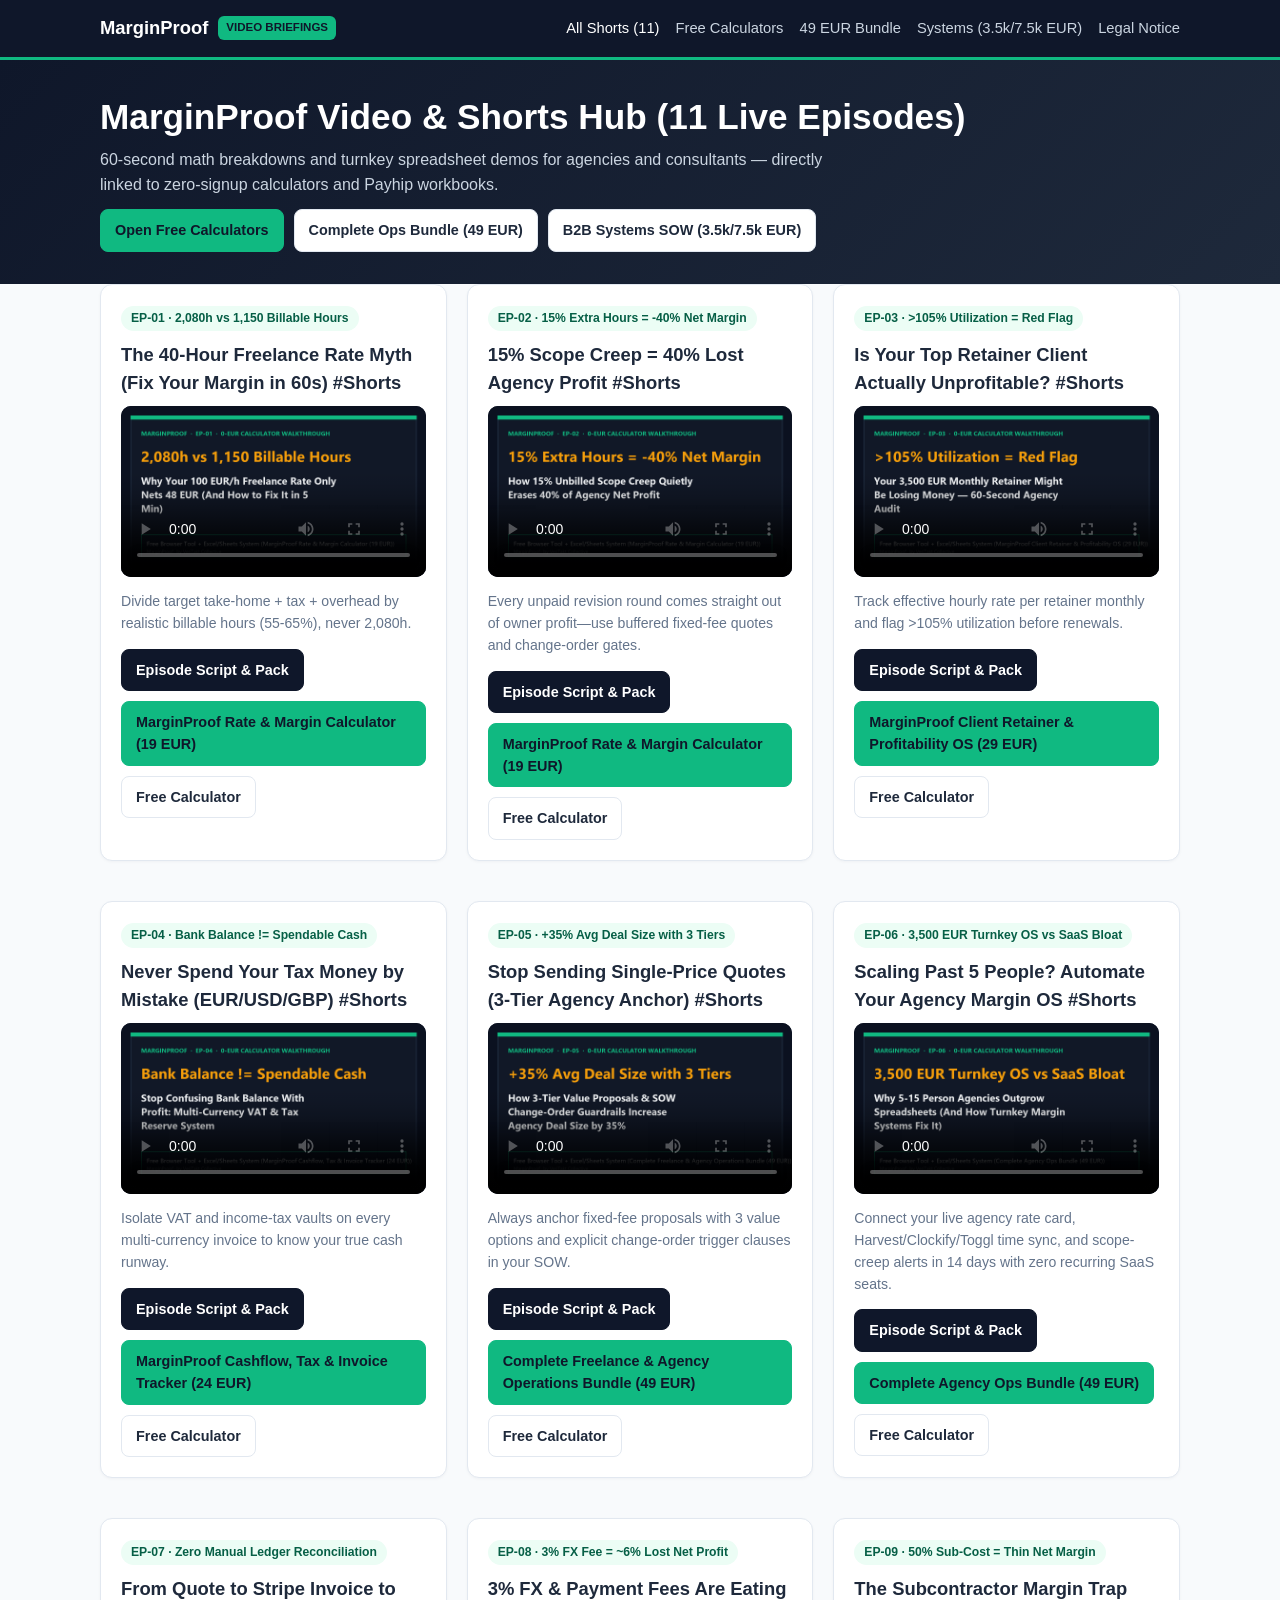
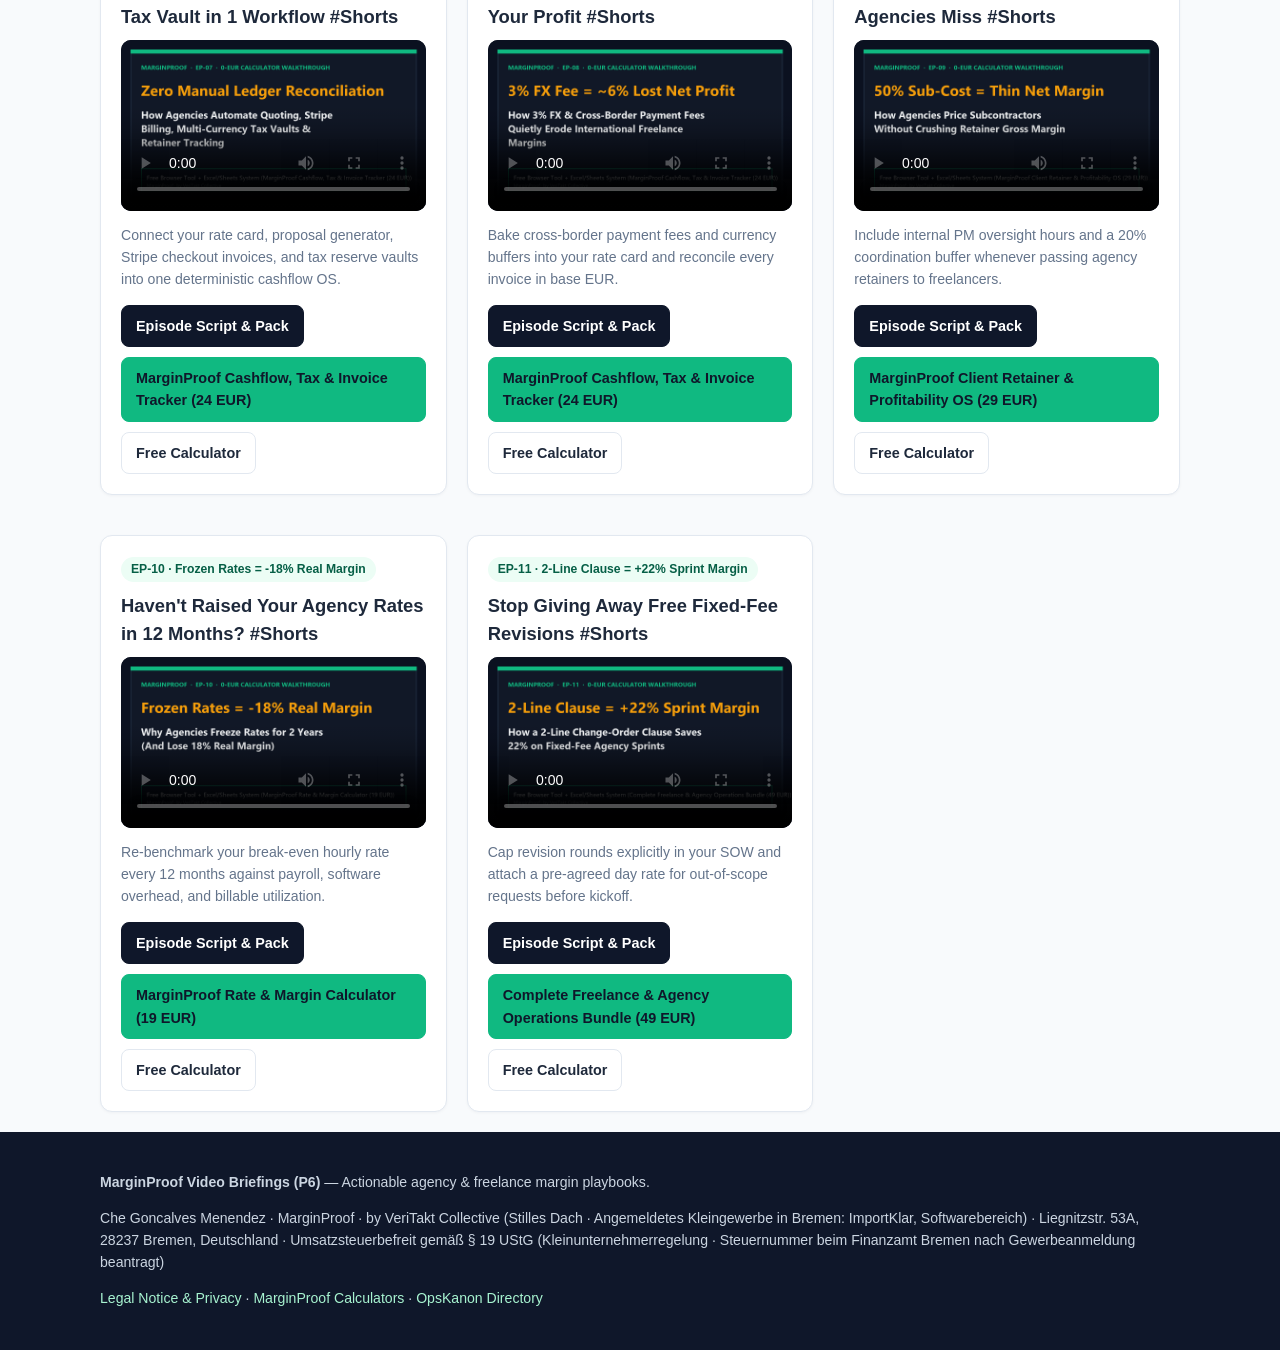
==== commit 434ce0e1: "Deploy MarginProof Video Hub (2026-11-25 11:48:56)" ====
--- a/index.html
+++ b/index.html
@@ -4,7 +4,7 @@
   <meta charset="utf-8" />
   <meta name="viewport" content="width=device-width, initial-scale=1" />
   <title>MarginProof Video &amp; Shorts Hub — Agency Finance &amp; Retainer Math</title>
-  <meta name="description" content="Watch all 10 MarginProof B2B pricing &amp; retainer math Shorts and open the matching calculators and Excel/Sheets workbooks." />
+  <meta name="description" content="Watch all 11 MarginProof B2B pricing &amp; retainer math Shorts and open the matching calculators and Excel/Sheets workbooks." />
   <link rel="canonical" href="https://cheresonanz-design.github.io/marginproof-videos/" />
   <link rel="stylesheet" href="assets/styles.css" />
   <script type="application/ld+json">{"@context": "https://schema.org", "@type": "CollectionPage", "name": "MarginProof Video & Shorts Hub", "url": "https://cheresonanz-design.github.io/marginproof-videos/"}</script>
@@ -17,7 +17,7 @@
         <span class="brand-badge">VIDEO BRIEFINGS</span>
       </a>
       <nav class="nav-links" aria-label="Primary navigation">
-        <a href="index.html" class="active">All Shorts (10)</a>
+        <a href="index.html" class="active">All Shorts (11)</a>
         <a href="https://cheresonanz-design.github.io/marginproof-portal/" target="_blank" rel="noopener">Free Calculators</a>
         <a href="https://payhip.com/b/RHu6N" target="_blank" rel="noopener">49 EUR Bundle</a>
         <a href="https://cheresonanz-design.github.io/marginproof-portal/systems/" target="_blank" rel="noopener">Systems (3.5k/7.5k EUR)</a>
@@ -28,7 +28,7 @@
   
   <section class="hero">
     <div class="container">
-      <h1>MarginProof Video &amp; Shorts Hub (10 Live Episodes)</h1>
+      <h1>MarginProof Video &amp; Shorts Hub (11 Live Episodes)</h1>
       <p>60-second math breakdowns and turnkey spreadsheet demos for agencies and consultants — directly linked to zero-signup calculators and Payhip workbooks.</p>
       <div class="btn-row">
         <a href="https://cheresonanz-design.github.io/marginproof-portal/" class="btn btn-primary" target="_blank" rel="noopener">Open Free Calculators</a>
@@ -198,6 +198,22 @@
           <a href="episodes/ep10-annual-agency-rate-increase-playbook/" class="btn btn-dark">Episode Script &amp; Pack</a>
           <a href="https://payhip.com/b/9q6Cf" class="btn btn-primary" target="_blank" rel="noopener">MarginProof Rate &amp; Margin Calculator (19 EUR)</a>
           <a href="https://cheresonanz-design.github.io/marginproof-portal/calculators/hourly-rate/" class="btn" target="_blank" rel="noopener">Free Calculator</a>
+        </div>
+      </div>
+      <div class="card">
+        <span class="pill">EP-11 · 2-Line Clause = +22% Sprint Margin</span>
+        <h2 style="margin:10px 0 8px;font-size:1.15rem;">Stop Giving Away Free Fixed-Fee Revisions #Shorts</h2>
+        <div class="video-frame">
+          <video controls playsinline preload="metadata" poster="media/ep11-fixed-fee-change-order-gate/thumb_16x9.png">
+            <source src="media/ep11-fixed-fee-change-order-gate/short_9x16.mp4" type="video/mp4" />
+            <track kind="captions" srclang="en" label="English" src="media/ep11-fixed-fee-change-order-gate/captions_short.vtt" default />
+          </video>
+        </div>
+        <p class="muted">Cap revision rounds explicitly in your SOW and attach a pre-agreed day rate for out-of-scope requests before kickoff.</p>
+        <div class="btn-row">
+          <a href="episodes/ep11-fixed-fee-change-order-gate/" class="btn btn-dark">Episode Script &amp; Pack</a>
+          <a href="https://payhip.com/b/RHu6N" class="btn btn-primary" target="_blank" rel="noopener">Complete Freelance &amp; Agency Operations Bundle (49 EUR)</a>
+          <a href="https://cheresonanz-design.github.io/marginproof-portal/calculators/margin-leak/" class="btn" target="_blank" rel="noopener">Free Calculator</a>
         </div>
       </div>
     </div>
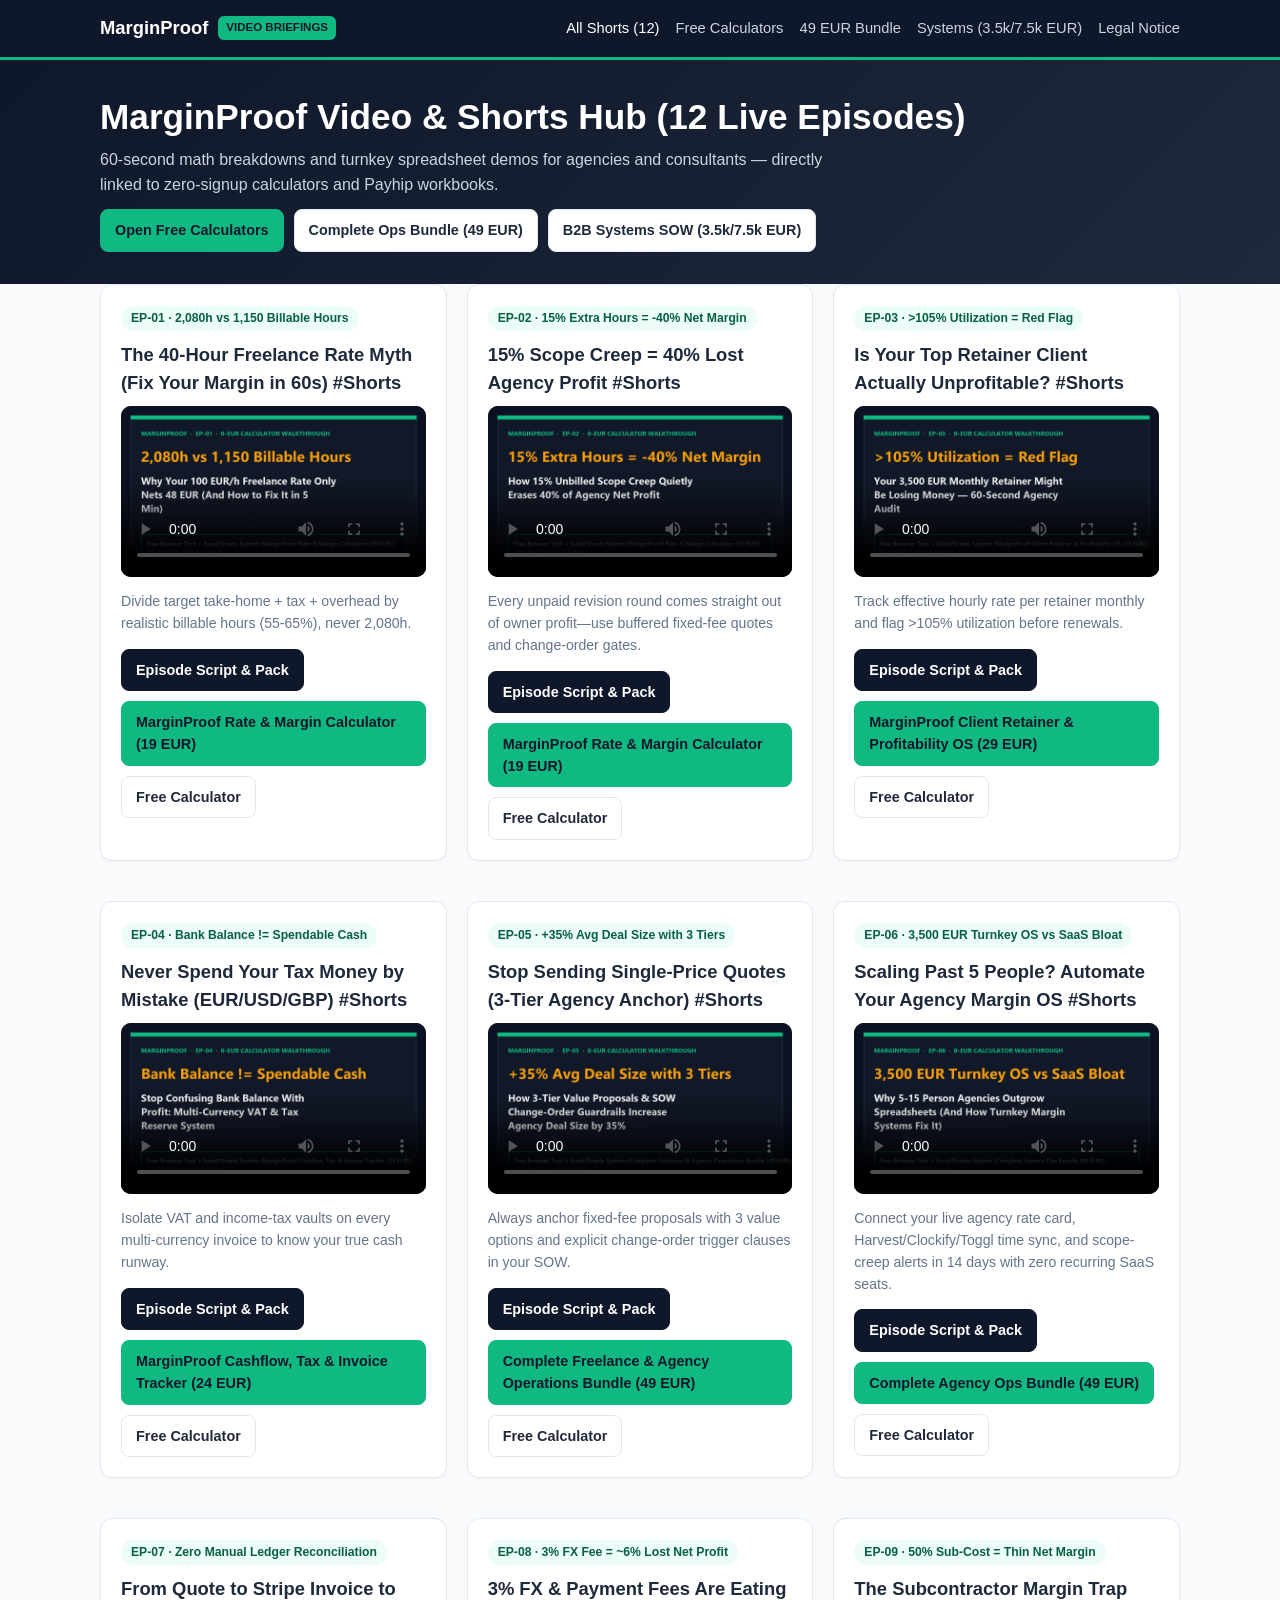
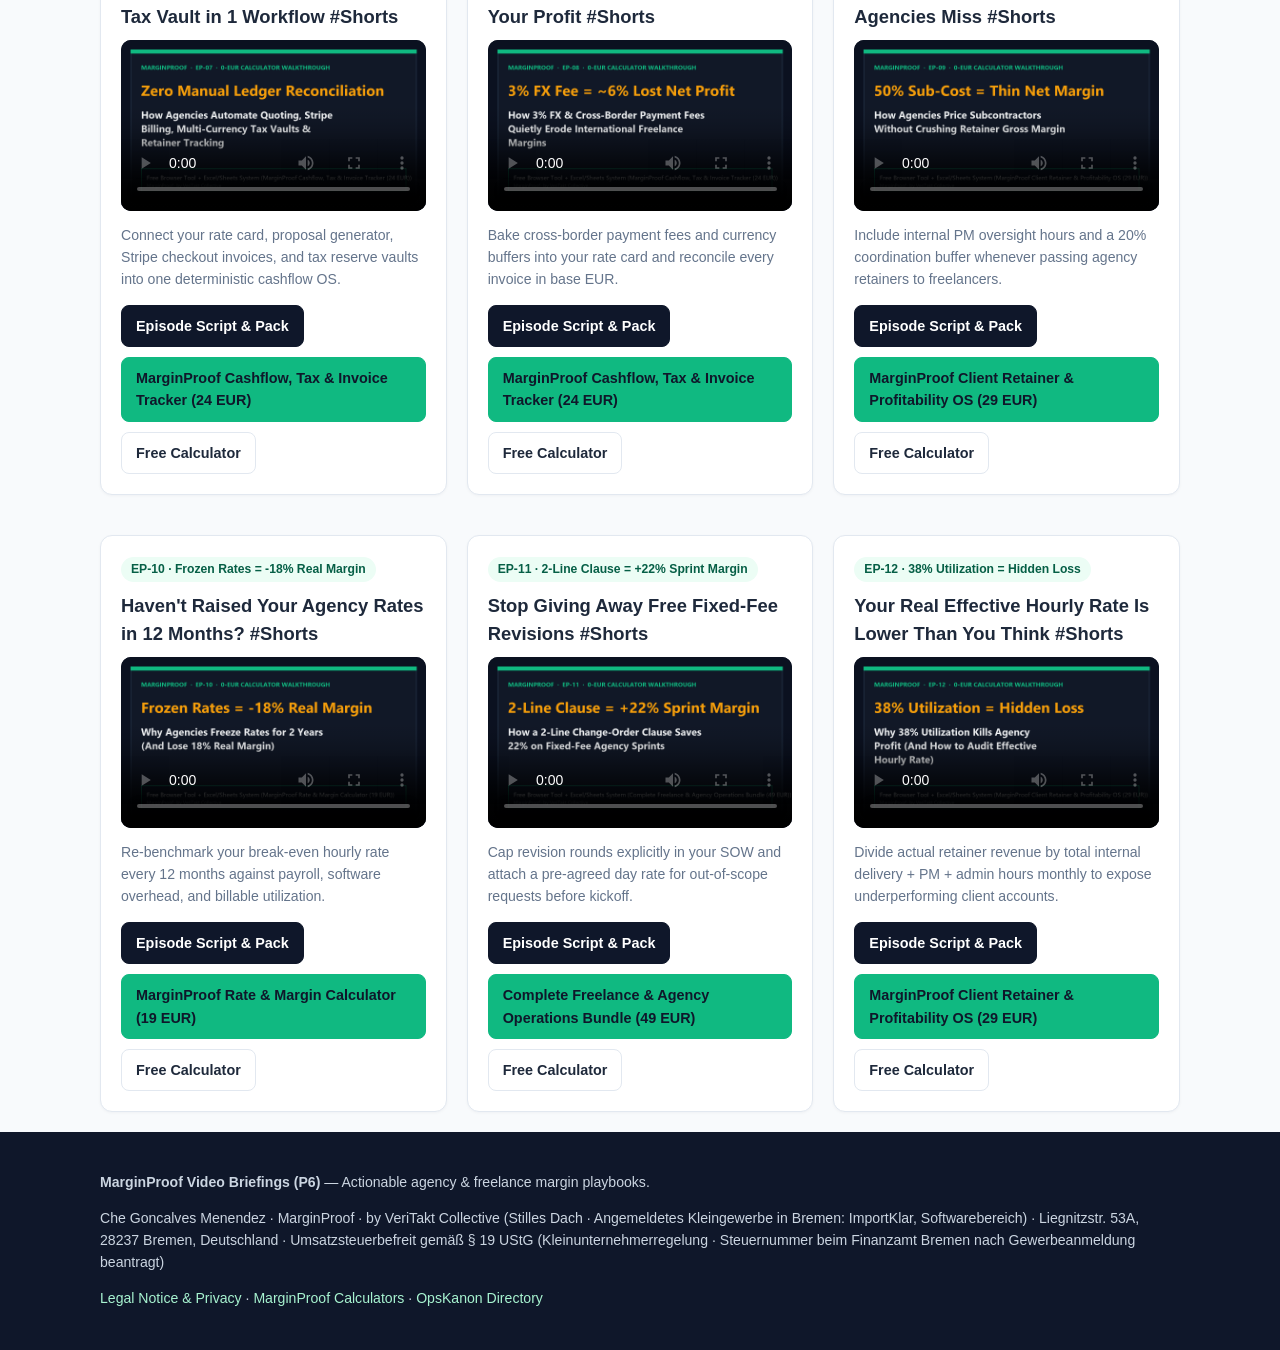
==== commit dda1b6d1: "Deploy MarginProof Video Hub (2026-11-25 17:53:51)" ====
--- a/index.html
+++ b/index.html
@@ -4,7 +4,7 @@
   <meta charset="utf-8" />
   <meta name="viewport" content="width=device-width, initial-scale=1" />
   <title>MarginProof Video &amp; Shorts Hub — Agency Finance &amp; Retainer Math</title>
-  <meta name="description" content="Watch all 11 MarginProof B2B pricing &amp; retainer math Shorts and open the matching calculators and Excel/Sheets workbooks." />
+  <meta name="description" content="Watch all 12 MarginProof B2B pricing &amp; retainer math Shorts and open the matching calculators and Excel/Sheets workbooks." />
   <link rel="canonical" href="https://cheresonanz-design.github.io/marginproof-videos/" />
   <link rel="stylesheet" href="assets/styles.css" />
   <script type="application/ld+json">{"@context": "https://schema.org", "@type": "CollectionPage", "name": "MarginProof Video & Shorts Hub", "url": "https://cheresonanz-design.github.io/marginproof-videos/"}</script>
@@ -17,7 +17,7 @@
         <span class="brand-badge">VIDEO BRIEFINGS</span>
       </a>
       <nav class="nav-links" aria-label="Primary navigation">
-        <a href="index.html" class="active">All Shorts (11)</a>
+        <a href="index.html" class="active">All Shorts (12)</a>
         <a href="https://cheresonanz-design.github.io/marginproof-portal/" target="_blank" rel="noopener">Free Calculators</a>
         <a href="https://payhip.com/b/RHu6N" target="_blank" rel="noopener">49 EUR Bundle</a>
         <a href="https://cheresonanz-design.github.io/marginproof-portal/systems/" target="_blank" rel="noopener">Systems (3.5k/7.5k EUR)</a>
@@ -28,7 +28,7 @@
   
   <section class="hero">
     <div class="container">
-      <h1>MarginProof Video &amp; Shorts Hub (11 Live Episodes)</h1>
+      <h1>MarginProof Video &amp; Shorts Hub (12 Live Episodes)</h1>
       <p>60-second math breakdowns and turnkey spreadsheet demos for agencies and consultants — directly linked to zero-signup calculators and Payhip workbooks.</p>
       <div class="btn-row">
         <a href="https://cheresonanz-design.github.io/marginproof-portal/" class="btn btn-primary" target="_blank" rel="noopener">Open Free Calculators</a>
@@ -214,6 +214,22 @@
           <a href="episodes/ep11-fixed-fee-change-order-gate/" class="btn btn-dark">Episode Script &amp; Pack</a>
           <a href="https://payhip.com/b/RHu6N" class="btn btn-primary" target="_blank" rel="noopener">Complete Freelance &amp; Agency Operations Bundle (49 EUR)</a>
           <a href="https://cheresonanz-design.github.io/marginproof-portal/calculators/margin-leak/" class="btn" target="_blank" rel="noopener">Free Calculator</a>
+        </div>
+      </div>
+      <div class="card">
+        <span class="pill">EP-12 · 38% Utilization = Hidden Loss</span>
+        <h2 style="margin:10px 0 8px;font-size:1.15rem;">Your Real Effective Hourly Rate Is Lower Than You Think #Shorts</h2>
+        <div class="video-frame">
+          <video controls playsinline preload="metadata" poster="media/ep12-agency-effective-hourly-rate-leak/thumb_16x9.png">
+            <source src="media/ep12-agency-effective-hourly-rate-leak/short_9x16.mp4" type="video/mp4" />
+            <track kind="captions" srclang="en" label="English" src="media/ep12-agency-effective-hourly-rate-leak/captions_short.vtt" default />
+          </video>
+        </div>
+        <p class="muted">Divide actual retainer revenue by total internal delivery + PM + admin hours monthly to expose underperforming client accounts.</p>
+        <div class="btn-row">
+          <a href="episodes/ep12-agency-effective-hourly-rate-leak/" class="btn btn-dark">Episode Script &amp; Pack</a>
+          <a href="https://payhip.com/b/VYGyK" class="btn btn-primary" target="_blank" rel="noopener">MarginProof Client Retainer &amp; Profitability OS (29 EUR)</a>
+          <a href="https://cheresonanz-design.github.io/marginproof-portal/calculators/retainer-profitability/" class="btn" target="_blank" rel="noopener">Free Calculator</a>
         </div>
       </div>
     </div>
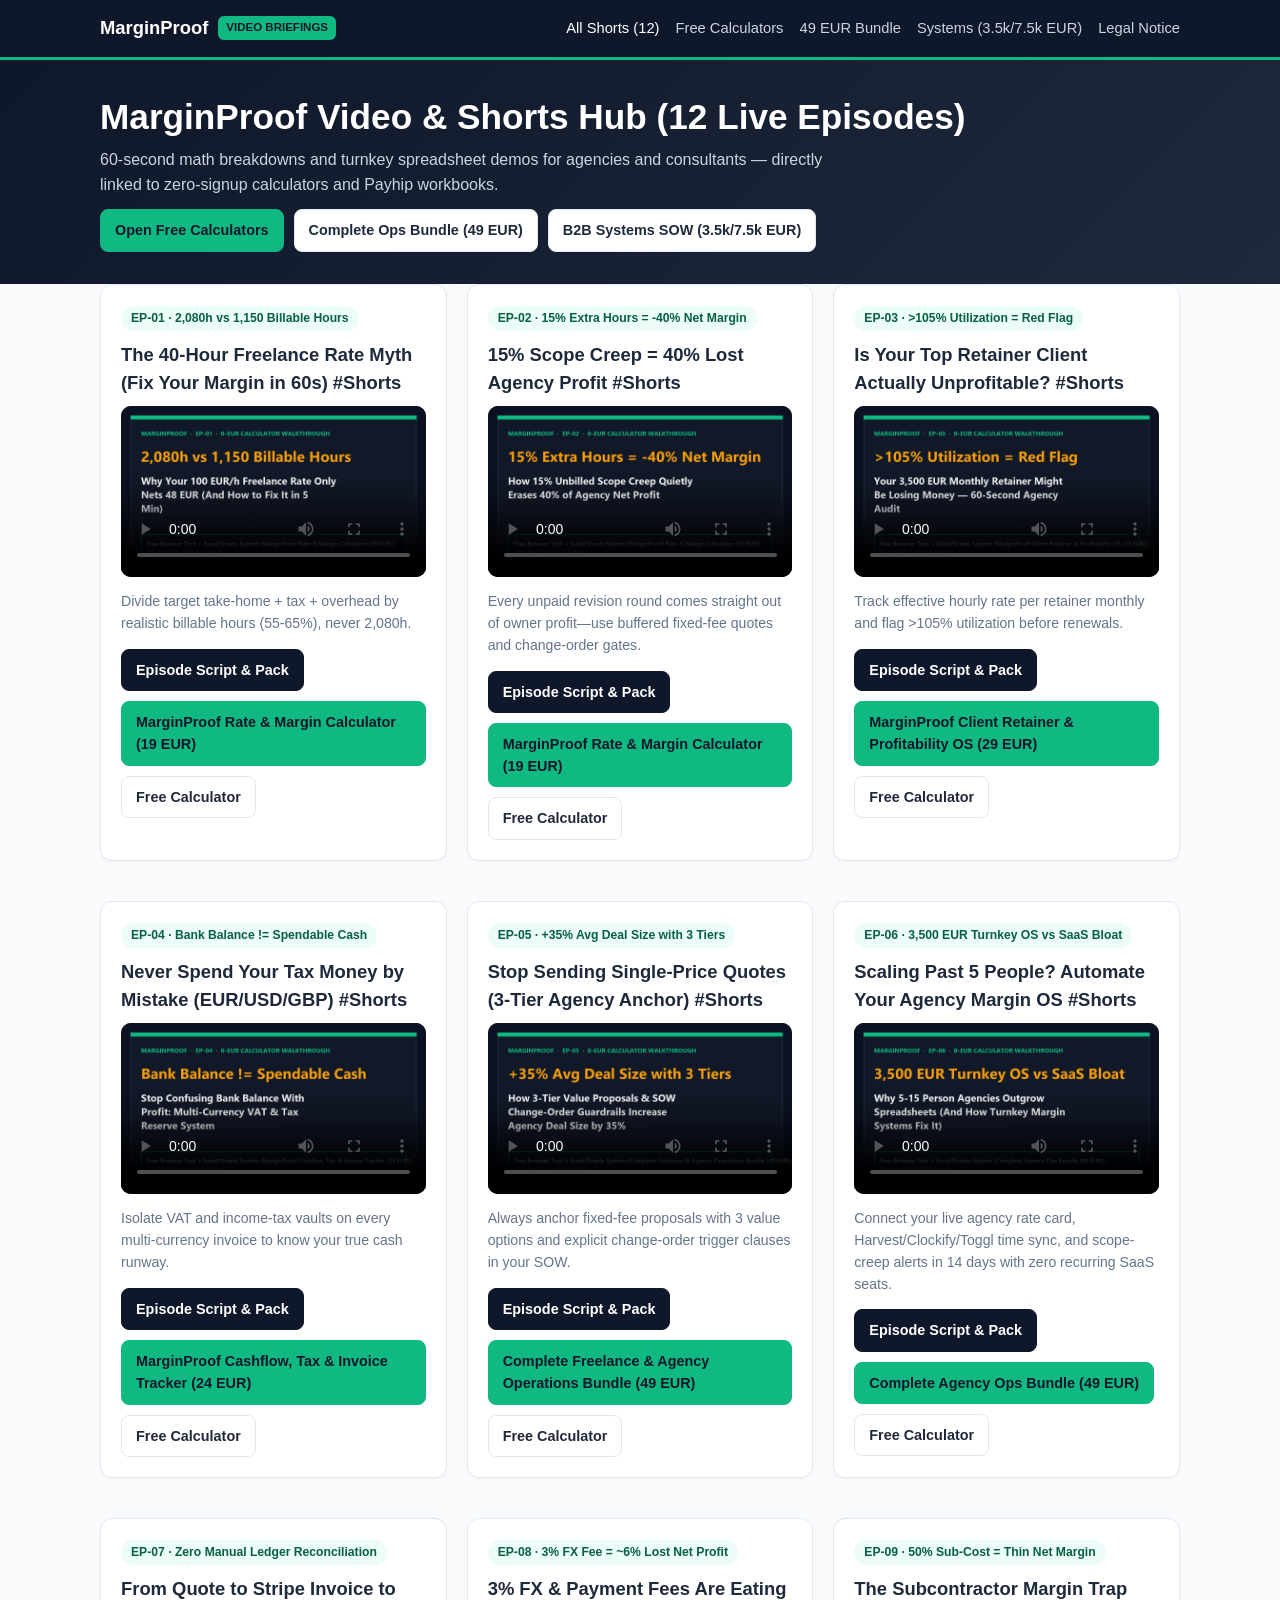
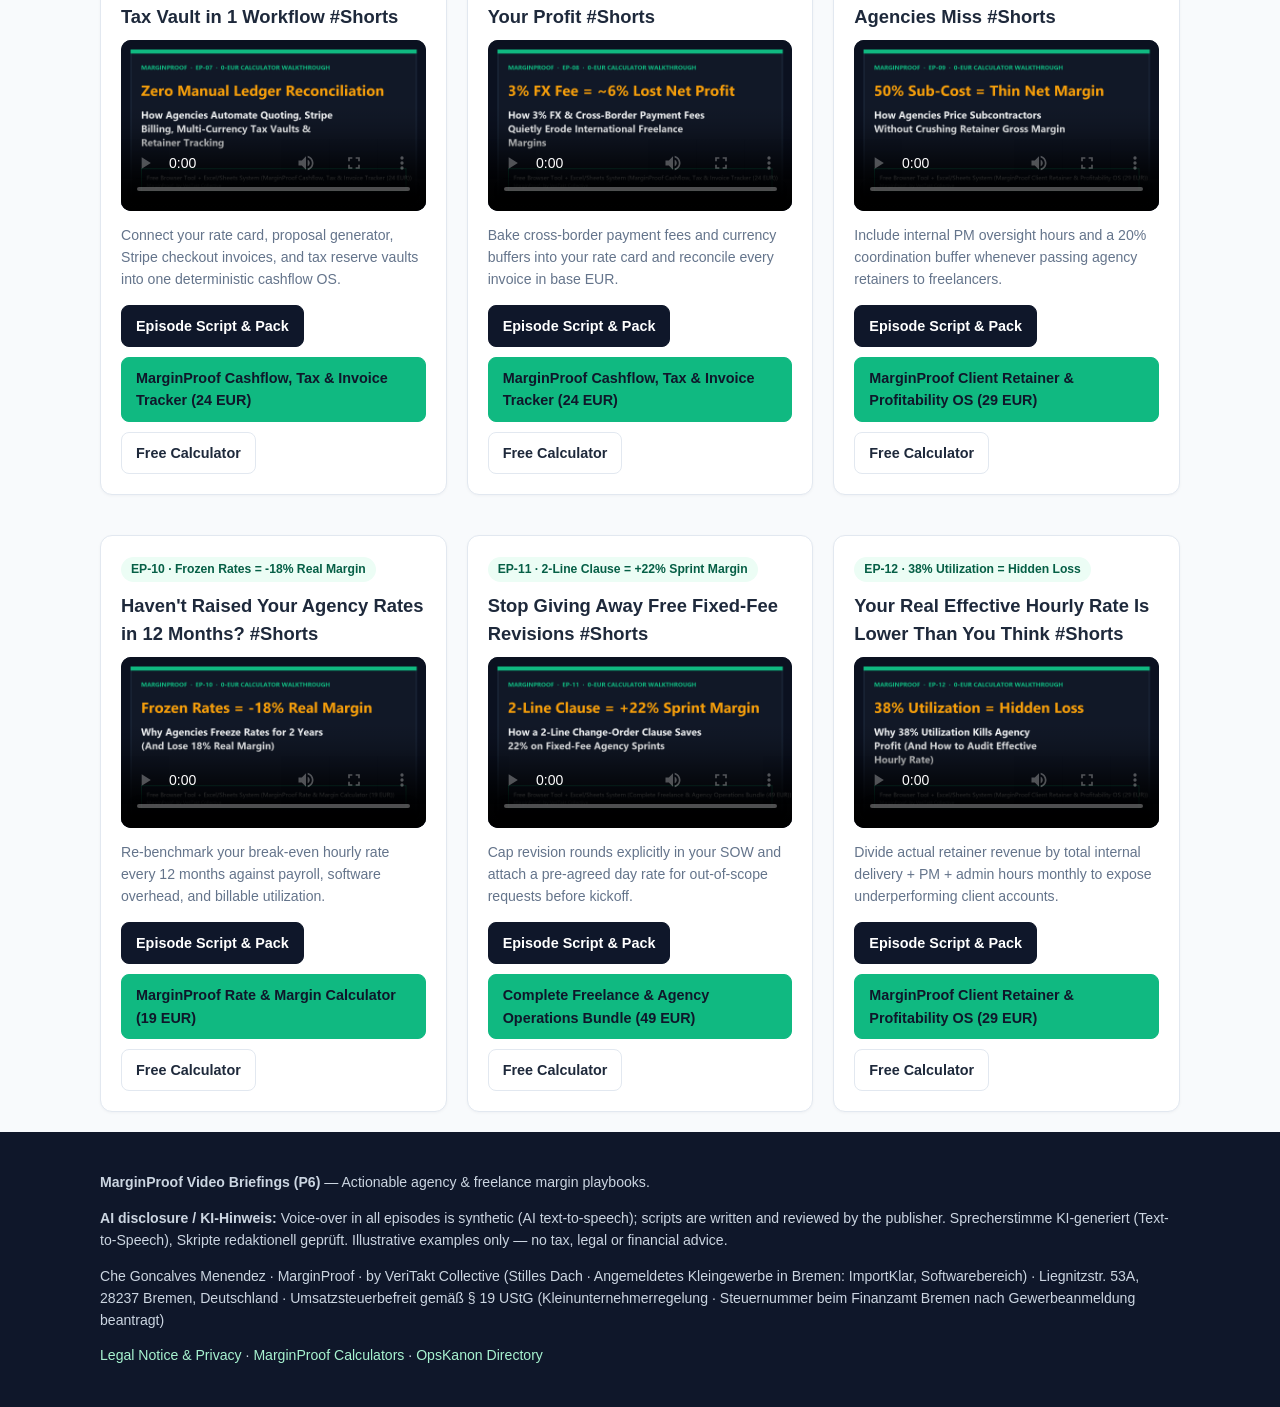
==== commit 153b2122: "Deploy MarginProof Video Hub (2026-11-25 21:08:27)" ====
--- a/index.html
+++ b/index.html
@@ -237,6 +237,7 @@
   <footer class="footer">
     <div class="container">
       <p><strong>MarginProof Video Briefings (P6)</strong> — Actionable agency &amp; freelance margin playbooks.</p>
+      <p><strong>AI disclosure / KI-Hinweis:</strong> Voice-over in all episodes is synthetic (AI text-to-speech); scripts are written and reviewed by the publisher. Sprecherstimme KI-generiert (Text-to-Speech), Skripte redaktionell geprüft. Illustrative examples only — no tax, legal or financial advice.</p>
       <p>Che Goncalves Menendez · MarginProof · by VeriTakt Collective (Stilles Dach · Angemeldetes Kleingewerbe in Bremen: ImportKlar, Softwarebereich) · Liegnitzstr. 53A, 28237 Bremen, Deutschland · Umsatzsteuerbefreit gemäß § 19 UStG (Kleinunternehmerregelung · Steuernummer beim Finanzamt Bremen nach Gewerbeanmeldung beantragt)</p>
       <p>
         <a href="legal/">Legal Notice &amp; Privacy</a> ·
